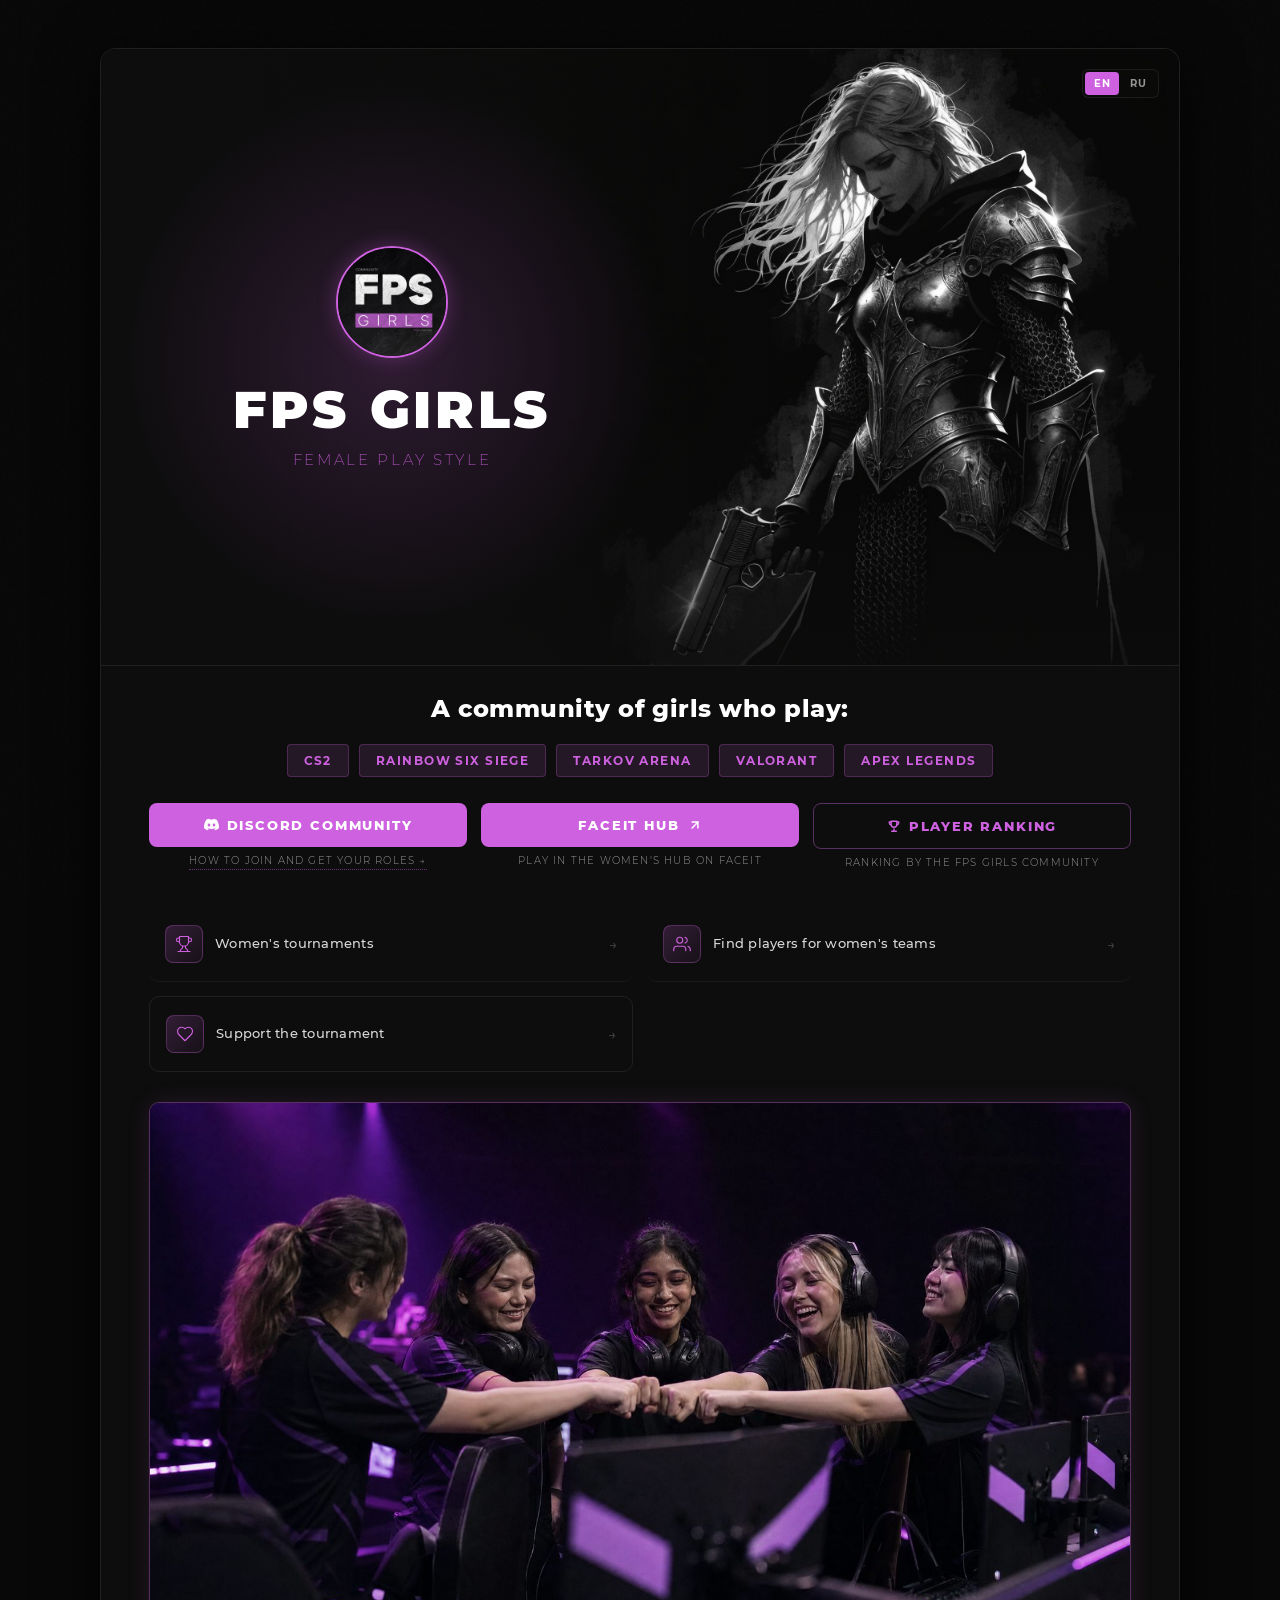
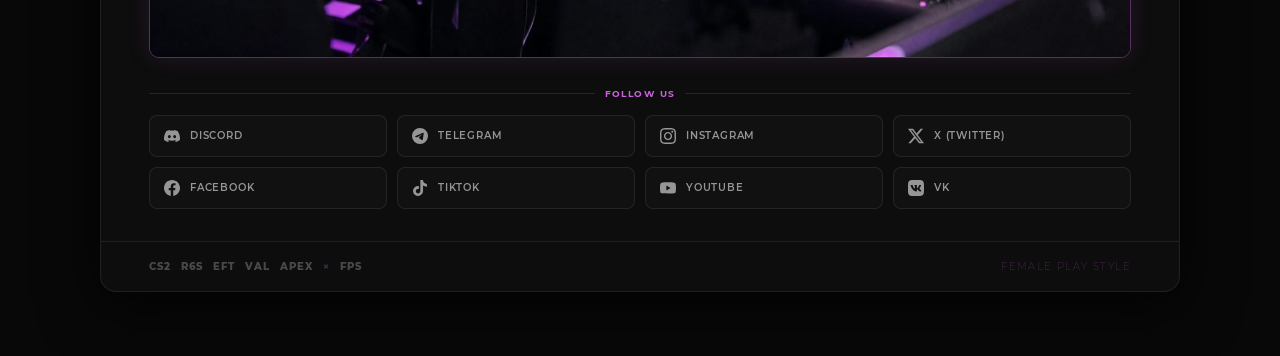
==== index.html @ 2eb28543 "Merge main: рейтинг «по версии сообщества FPS Girls» и в блоке «Что ты получишь» Подтянуты свежие wo" ====
<!DOCTYPE html>
<html lang="en">
<head>
<meta charset="UTF-8">
<meta name="viewport" content="width=device-width, initial-scale=1.0">
<title>Women's Esports — FPS Girls | Female Esports</title>
<link rel="icon" href="favicon.ico" sizes="any">
<link rel="icon" type="image/png" sizes="32x32" href="assets/favicon-32.png">
<link rel="apple-touch-icon" href="assets/apple-touch-icon.png">
<meta name="theme-color" content="#0D0D0D">
<meta name="description" content="Women's tournaments, player search for female teams, Faceit hub for girls. A community of girls playing CS2, Rainbow Six Siege, Tarkov Arena, Valorant, Apex Legends.">

<style>
@font-face { font-family: 'Montserrat'; src: url('fonts/Montserrat-Black.ttf') format('truetype');      font-weight: 900; font-display: swap; }
@font-face { font-family: 'Montserrat'; src: url('fonts/Montserrat-ExtraBold.ttf') format('truetype');  font-weight: 800; font-display: swap; }
@font-face { font-family: 'Montserrat'; src: url('fonts/Montserrat-Bold.ttf') format('truetype');       font-weight: 700; font-display: swap; }
@font-face { font-family: 'Montserrat'; src: url('fonts/Montserrat-SemiBold.ttf') format('truetype');   font-weight: 600; font-display: swap; }
@font-face { font-family: 'Montserrat'; src: url('fonts/Montserrat-Medium.ttf') format('truetype');     font-weight: 500; font-display: swap; }
@font-face { font-family: 'Montserrat'; src: url('fonts/Montserrat-Regular.ttf') format('truetype');    font-weight: 400; font-display: swap; }
@font-face { font-family: 'Montserrat'; src: url('fonts/Montserrat-Light.ttf') format('truetype');      font-weight: 300; font-display: swap; }
@font-face { font-family: 'Montserrat'; src: url('fonts/Montserrat-ExtraLight.ttf') format('truetype'); font-weight: 200; font-display: swap; }

:root {
  --accent:        #CE61DF;
  --accent-glow:   rgba(206,97,223,0.30);
  --accent-subtle: rgba(206,97,223,0.12);
  --bg:            #0D0D0D;
  --surface:       #111111;
  --border:        rgba(255,255,255,0.08);
  --border-accent: rgba(206,97,223,0.40);
  --white:         #FFFFFF;
  --gray1:         #969696;
}

*, *::before, *::after { margin: 0; padding: 0; box-sizing: border-box; }

body {
  background: #080808;
  min-height: 100vh;
  display: flex;
  align-items: flex-start;
  justify-content: center;
  font-family: 'Montserrat', sans-serif;
  padding: 32px 16px 48px;
}

/* Grain overlay */
body::before {
  content: '';
  position: fixed;
  inset: 0;
  background-image: url("data:image/svg+xml,%3Csvg viewBox='0 0 256 256' xmlns='http://www.w3.org/2000/svg'%3E%3Cfilter id='n'%3E%3CfeTurbulence type='fractalNoise' baseFrequency='0.9' numOctaves='4' stitchTiles='stitch'/%3E%3C/filter%3E%3Crect width='100%25' height='100%25' filter='url(%23n)' opacity='0.04'/%3E%3C/svg%3E");
  pointer-events: none;
  z-index: 0;
  opacity: 0.35;
}

.page {
  width: 100%;
  max-width: 440px;
  position: relative;
  z-index: 1;
  background: var(--bg);
  border: 1px solid var(--border);
  border-radius: 16px;
  overflow: hidden;
  box-shadow: 0 12px 60px rgba(0,0,0,0.8);
}

/* ── Header ── */
/* Шапка и key art — один блок: картинка задаёт высоту, логотип с надписями
   лежит поверх её чёрного левого поля. */
.header {
  position: relative;
  overflow: hidden;
  background: var(--bg);
  border-bottom: 1px solid var(--border);
}
.header-art { display: block; width: 100%; height: auto; }
/* Затемнение слева — чтобы текст держался на любом кадре, а не только на этом */
.header::after {
  content: '';
  position: absolute;
  inset: 0;
  background:
    linear-gradient(90deg, rgba(13,13,13,0.94) 0%, rgba(13,13,13,0.72) 38%, rgba(13,13,13,0.12) 58%, transparent 70%),
    linear-gradient(180deg, transparent 72%, rgba(13,13,13,0.65) 100%);
  pointer-events: none;
}
.header-id {
  position: absolute;
  left: 0; top: 0; bottom: 0;
  width: 54%;
  z-index: 1;
  display: flex;
  flex-direction: column;
  align-items: center;
  justify-content: center;
  padding: 0 12px;
  text-align: center;
}
/* Фирменное свечение под логотипом — осталось от прежней шапки */
.header-id::before {
  content: '';
  position: absolute;
  top: 50%; left: 50%;
  transform: translate(-50%, -50%);
  width: 260px; height: 260px;
  border-radius: 50%;
  background: radial-gradient(circle, rgba(206,97,223,0.18) 0%, transparent 70%);
  pointer-events: none;
}

.avatar {
  width: 54px; height: 54px;
  border-radius: 50%;
  object-fit: cover;
  border: 2px solid var(--accent);
  box-shadow: 0 0 20px var(--accent-glow);
  position: relative;
  z-index: 1;
}

/* nowrap: в узкой колонке шапки «FPS GIRLS» иначе ломается на две строки */
.wordmark {
  font-weight: 900;
  font-size: 19px;
  letter-spacing: 0.07em;
  text-transform: uppercase;
  white-space: nowrap;
  color: var(--white);
  margin-top: 10px;
  line-height: 1;
  position: relative;
  z-index: 1;
}
.tagline {
  font-weight: 200;
  font-size: 8px;
  letter-spacing: 0.18em;
  text-transform: uppercase;
  white-space: nowrap;
  color: var(--accent);
  margin-top: 6px;
  position: relative;
  z-index: 1;
}

/* ── Lang switch ── */
/* Переключатель лежит поверх key art, поэтому на узком экране он мелкий —
   иначе перекрывает фигуру. Размер побольше возвращается с 900px. */
.lang-switch {
  position: absolute;
  top: 10px; right: 10px;
  display: flex;
  gap: 2px;
  background: rgba(13,13,13,0.55);
  backdrop-filter: blur(4px);
  border: 1px solid var(--border);
  border-radius: 5px;
  padding: 2px;
  z-index: 2;
}
.lang-btn {
  font-family: inherit;
  font-weight: 700;
  font-size: 8px;
  letter-spacing: 0.06em;
  color: var(--gray1);
  background: transparent;
  border: none;
  border-radius: 3px;
  padding: 3px 6px;
  cursor: pointer;
  transition: color 150ms ease-out, background 150ms ease-out;
}
.lang-btn:hover { color: var(--white); }
.lang-btn.active { background: var(--accent); color: #fff; }

/* ── Hero ── */
.hero { padding: 16px 24px 0; text-align: center; }

.hero h1 {
  font-weight: 800;
  font-size: 16px;
  line-height: 1.4;
  letter-spacing: 0.02em;
  color: var(--white);
}

.games {
  display: flex;
  flex-wrap: wrap;
  justify-content: center;
  gap: 8px;
  margin-top: 14px;
}
.game-badge {
  font-weight: 700;
  font-size: 10px;
  letter-spacing: 0.12em;
  text-transform: uppercase;
  color: var(--accent);
  background: var(--accent-subtle);
  border: 1px solid rgba(206,97,223,0.25);
  padding: 6px 12px;
  border-radius: 4px;
}

/* ── Features ── */
.features {
  display: flex;
  flex-direction: column;
  gap: 0;
  padding: 18px 24px 0;
}
.feature {
  display: flex;
  align-items: center;
  gap: 12px;
  padding: 12px 0;
  border-bottom: 1px solid rgba(255,255,255,0.05);
}
.feature:last-child { border-bottom: none; }
.feature-icon {
  width: 38px; height: 38px;
  border-radius: 8px;
  flex-shrink: 0;
  background: linear-gradient(135deg, rgba(206,97,223,0.2) 0%, rgba(206,97,223,0.05) 100%);
  border: 1px solid rgba(206,97,223,0.3);
  display: flex;
  align-items: center;
  justify-content: center;
  color: var(--accent);
}
.feature-text {
  font-weight: 500;
  font-size: 12px;
  letter-spacing: 0.02em;
  color: #D9D9D9;
  line-height: 1.5;
  text-align: left;
  flex: 1;
}
/* Карточки — рабочие кнопки, поэтому выглядят нажимаемыми */
a.feature, button.feature {
  font-family: inherit;
  width: 100%;
  background: transparent;
  border: none;
  border-bottom: 1px solid rgba(255,255,255,0.05);
  cursor: pointer;
  text-decoration: none;
  transition: background 150ms ease-out;
}
a.feature:hover, button.feature:hover { background: rgba(206,97,223,0.06); }
a.feature:hover .feature-go, button.feature:hover .feature-go { color: var(--accent); transform: translateX(2px); }
.feature-go {
  color: rgba(255,255,255,0.25);
  font-size: 14px;
  flex-shrink: 0;
  transition: color 150ms ease-out, transform 150ms ease-out;
}

/* ── Меню выбора игры ── */
.sheet { position: fixed; inset: 0; z-index: 50; display: flex; align-items: flex-end; justify-content: center; }
.sheet[hidden] { display: none; }
.sheet-backdrop { position: absolute; inset: 0; background: rgba(0,0,0,0.72); }
.sheet-body {
  position: relative;
  width: 100%;
  max-width: 440px;
  background: var(--bg);
  border: 1px solid var(--border-accent);
  border-radius: 16px 16px 0 0;
  padding: 22px 20px 26px;
  box-shadow: 0 -8px 40px rgba(0,0,0,0.7);
  animation: sheet-up 180ms ease-out;
}
@keyframes sheet-up { from { transform: translateY(14px); opacity: 0; } to { transform: none; opacity: 1; } }
.sheet-close {
  position: absolute; top: 10px; right: 12px;
  background: transparent; border: none; cursor: pointer;
  color: var(--gray1); font-size: 22px; line-height: 1; padding: 4px 8px;
}
.sheet-close:hover { color: var(--white); }
.sheet-title {
  font-weight: 800; font-size: 14px; letter-spacing: 0.02em;
  color: var(--white); text-align: center;
}
.sheet-note {
  font-weight: 400; font-size: 11px; line-height: 1.55;
  color: var(--gray1); text-align: center; margin-top: 8px;
}
.sheet-games { display: flex; flex-direction: column; gap: 8px; margin-top: 16px; }
.sheet-game {
  display: flex; align-items: center; justify-content: center;
  background: var(--surface);
  border: 1px solid var(--border-accent);
  border-radius: 8px;
  padding: 13px 16px;
  color: var(--accent);
  text-decoration: none;
  font-weight: 700; font-size: 11px; letter-spacing: 0.1em; text-transform: uppercase;
  transition: background 150ms ease-out, box-shadow 150ms ease-out;
}
.sheet-game:hover { background: var(--accent-subtle); box-shadow: 0 0 16px rgba(206,97,223,0.12); }
@media (min-width: 900px) {
  .sheet { align-items: center; }
  .sheet-body { border-radius: 16px; max-width: 420px; }
}

/* ── Hub photo ── */
.hub-photo { padding: 20px 24px 0; }
.hub-photo img {
  display: block;
  width: 100%;
  border-radius: 10px;
  border: 1px solid var(--border-accent);
  box-shadow: 0 0 24px rgba(206,97,223,0.12);
}

/* ── Faceit CTA ── */
.cta-wrap { padding: 16px 24px 4px; }
.cta {
  display: flex;
  align-items: center;
  justify-content: center;
  gap: 8px;
  width: 100%;
  background: var(--accent);
  color: #fff;
  text-decoration: none;
  font-weight: 800;
  font-size: 12px;
  letter-spacing: 0.14em;
  text-transform: uppercase;
  padding: 14px 20px;
  border-radius: 8px;
  transition: box-shadow 150ms ease-out, transform 150ms ease-out;
}
.cta:hover {
  box-shadow: 0 0 24px var(--accent-glow);
  transform: translateY(-1px);
}
.cta:active { transform: translateY(0); }
.cta svg { flex-shrink: 0; }

/* Кнопка с подписью — единый блок: так их можно ставить и столбиком, и в ряд */
.cta-item + .cta-item { margin-top: 12px; }
.cta.discord { margin-top: 0; }

.cta.secondary {
  background: transparent;
  color: var(--accent);
  border: 1px solid var(--border-accent);
  margin-top: 0;
}
.cta.secondary:hover {
  background: var(--accent-subtle);
  box-shadow: 0 0 20px rgba(206,97,223,0.12);
}

.cta-sub {
  font-weight: 300;
  font-size: 9px;
  letter-spacing: 0.12em;
  text-transform: uppercase;
  color: var(--gray1);
  text-align: center;
  margin-top: 7px;
}
.cta-sub .sub-link {
  color: var(--gray1);
  text-decoration: none;
  border-bottom: 1px dotted rgba(206,97,223,0.45);
  padding-bottom: 2px;
  transition: color 150ms ease-out, border-color 150ms ease-out;
}
.cta-sub .sub-link:hover { color: var(--accent); border-color: var(--accent); }

/* ── Divider ── */
.section-label {
  display: flex;
  align-items: center;
  gap: 10px;
  padding: 20px 24px 12px;
}
.section-label .line { flex: 1; height: 1px; background: rgba(206,97,223,0.2); }
.section-label span {
  font-weight: 700;
  font-size: 9px;
  letter-spacing: 0.16em;
  text-transform: uppercase;
  color: var(--accent);
}

/* ── Socials ── */
.socials {
  display: grid;
  grid-template-columns: 1fr 1fr;
  gap: 8px;
  padding: 0 24px;
}
.social {
  display: flex;
  align-items: center;
  gap: 10px;
  background: var(--surface);
  border: 1px solid var(--border);
  border-radius: 8px;
  padding: 12px 14px;
  text-decoration: none;
  transition: border-color 150ms ease-out, box-shadow 150ms ease-out;
}
.social:hover {
  border-color: var(--border-accent);
  box-shadow: 0 0 16px rgba(206,97,223,0.15);
}
.social svg {
  width: 16px; height: 16px;
  fill: var(--gray1);
  flex-shrink: 0;
  transition: fill 150ms ease-out;
}
.social:hover svg { fill: var(--accent); }
.social span {
  font-weight: 600;
  font-size: 10px;
  letter-spacing: 0.08em;
  text-transform: uppercase;
  color: var(--gray1);
  transition: color 150ms ease-out;
}
.social:hover span { color: var(--white); }

/* ── Footer ── */
.footer {
  border-top: 1px solid var(--border);
  padding: 14px 20px;
  display: flex;
  align-items: center;
  justify-content: space-between;
  margin-top: 24px;
}
.footer-games { display: flex; gap: 10px; align-items: center; }
.footer-games span {
  font-weight: 800;
  font-size: 9px;
  letter-spacing: 0.1em;
  color: rgba(255,255,255,0.25);
}
.footer-games .x { color: rgba(206,97,223,0.3); }
.footer-brand {
  font-weight: 200;
  font-size: 9px;
  letter-spacing: 0.14em;
  text-transform: uppercase;
  color: rgba(206,97,223,0.4);
}

.visitors {
  padding: 4px 24px 14px;
  text-align: center;
  font-weight: 500;
  font-size: 10px;
  letter-spacing: 0.06em;
  color: rgba(150,150,150,0.85);
}

@media (max-width: 380px) {
  .socials { grid-template-columns: 1fr; }
}

/* ── Desktop layout ── */
@media (min-width: 900px) {
  body { padding: 48px 24px 64px; }
  .page { max-width: 1080px; }
  .header-id::before { width: 560px; height: 560px; }
  .lang-switch { top: 20px; right: 20px; border-radius: 6px; }
  .lang-btn { font-size: 10px; letter-spacing: 0.08em; padding: 5px 9px; border-radius: 4px; }
  .avatar { width: 112px; height: 112px; }
  .wordmark { font-size: 52px; margin-top: 26px; }
  .tagline { font-size: 15px; margin-top: 14px; }
  .hero { padding: 26px 48px 0; }
  .hero h1 { font-size: 24px; }
  .games { gap: 10px; margin-top: 18px; }
  .game-badge { font-size: 12px; padding: 8px 16px; }
  .features {
    display: grid;
    grid-template-columns: repeat(2, 1fr);
    gap: 14px;
    padding: 30px 48px 0;
  }
  .feature {
    background: var(--surface);
    border: 1px solid var(--border);
    border-radius: 10px;
    padding: 18px 16px;
  }
  .feature:last-child { border: 1px solid var(--border); }
  .feature-text { font-size: 13px; }
  .hub-photo { padding: 30px 48px 0; }
  /* На широком экране кнопки идут в ряд — так весь главный блок помещается
     в первый экран и до него не нужно прокручивать страницу. */
  .cta-wrap {
    padding: 26px 48px 8px;
    display: grid;
    grid-template-columns: repeat(3, 1fr);
    gap: 14px;
    align-items: start;
  }
  .cta-item + .cta-item { margin-top: 0; }
  .cta { font-size: 13px; }
  .cta-sub { font-size: 10px; }
  .section-label { padding: 30px 48px 16px; }
  .socials { grid-template-columns: repeat(4, 1fr); gap: 10px; padding: 0 48px; }
  .footer { padding: 18px 48px; margin-top: 32px; }
  .footer-games span { font-size: 10px; }
  .footer-brand { font-size: 10px; }
}
</style>
</head>

<body>
<div class="page">

  <!-- Header -->
  <header class="header">
    <div class="lang-switch">
      <button class="lang-btn active" type="button" data-lang="en">EN</button>
      <button class="lang-btn" type="button" data-lang="ru">RU</button>
    </div>
    <img class="header-art" src="assets/keyart-clean.jpg" data-i18n-alt="altBanner" alt="Woman in engraved gothic armour, lit from behind against black">
    <div class="header-id">
      <img class="avatar" src="assets/logo.jpg" alt="FPS Girls">
      <div class="wordmark">FPS Girls</div>
      <div class="tagline">Female Play Style</div>
    </div>
  </header>

  <!-- Hero -->
  <section class="hero">
    <h1 data-i18n="h1">A community of girls who play:</h1>
    <div class="games">
      <span class="game-badge">CS2</span>
      <span class="game-badge">Rainbow Six Siege</span>
      <span class="game-badge">Tarkov Arena</span>
      <span class="game-badge">Valorant</span>
      <span class="game-badge">Apex Legends</span>
    </div>
  </section>
  <!-- CTA: Discord первым, через него идёт регистрация в рейтинг -->
  <div class="cta-wrap">
    <div class="cta-item">
    <!-- Постоянный инвайт в Discord. Встречается ещё в join.html и leaderboard.html. -->
    <a class="cta discord" href="https://discord.gg/jMmutFF" target="_blank" rel="noopener">
      <svg width="15" height="15" viewBox="0 0 24 24" fill="currentColor"><path d="M20.317 4.3698a19.7913 19.7913 0 0 0-4.8851-1.5152.0741.0741 0 0 0-.0785.0371c-.211.3753-.4447.8648-.6083 1.2495-1.8447-.2762-3.68-.2762-5.4868 0-.1636-.3933-.4058-.8742-.6177-1.2495a.077.077 0 0 0-.0785-.037 19.7363 19.7363 0 0 0-4.8852 1.515.0699.0699 0 0 0-.0321.0277C.5334 9.0458-.319 13.5799.0992 18.0578a.0824.0824 0 0 0 .0312.0561c2.0528 1.5076 4.0413 2.4228 5.9929 3.0294a.0777.0777 0 0 0 .0842-.0276c.4616-.6304.8731-1.2952 1.226-1.9942a.076.076 0 0 0-.0416-.1057c-.6528-.2476-1.2743-.5495-1.8722-.8923a.077.077 0 0 1-.0076-.1277c.1258-.0943.2517-.1923.3718-.2914a.0743.0743 0 0 1 .0776-.0105c3.9278 1.7933 8.18 1.7933 12.0614 0a.0739.0739 0 0 1 .0785.0095c.1202.099.246.1981.3728.2924a.077.077 0 0 1-.0066.1276 12.2986 12.2986 0 0 1-1.873.8914.0766.0766 0 0 0-.0407.1067c.3604.698.7719 1.3628 1.225 1.9932a.076.076 0 0 0 .0842.0286c1.961-.6067 3.9495-1.5219 6.0023-3.0294a.077.077 0 0 0 .0313-.0552c.5004-5.177-.8382-9.6739-3.5485-13.6604a.061.061 0 0 0-.0312-.0286zM8.02 15.3312c-1.1825 0-2.1569-1.0857-2.1569-2.419 0-1.3332.9555-2.4189 2.157-2.4189 1.2108 0 2.1757 1.0952 2.1568 2.419 0 1.3332-.9555 2.4189-2.1569 2.4189zm7.9748 0c-1.1825 0-2.1569-1.0857-2.1569-2.419 0-1.3332.9554-2.4189 2.1569-2.4189 1.2108 0 2.1757 1.0952 2.1568 2.419 0 1.3332-.946 2.4189-2.1568 2.4189Z"/></svg>
      <span data-i18n="ctaDiscord">Discord community</span>
    </a>
    <div class="cta-sub"><a class="sub-link" href="join.html" data-i18n="ctaDiscordSub">How to join and get your roles →</a></div>
    </div>
    <div class="cta-item">
    <a class="cta" href="https://www.faceit.com/en/club/cd91474f-b1d0-412e-b210-6332dd7833fa" target="_blank" rel="noopener">
      <span data-i18n="cta">Faceit Hub</span>
      <svg width="14" height="14" viewBox="0 0 24 24" fill="none" stroke="currentColor" stroke-width="2.5" stroke-linecap="round" stroke-linejoin="round">
        <path d="M7 17L17 7"/><path d="M7 7h10v10"/>
      </svg>
    </a>
    <div class="cta-sub" data-i18n="ctaSub">Play in the women's hub on Faceit</div>
    </div>
    <div class="cta-item">
    <a class="cta secondary" href="leaderboard.html">
      <svg width="14" height="14" viewBox="0 0 24 24" fill="none" stroke="currentColor" stroke-width="2.5" stroke-linecap="round" stroke-linejoin="round">
        <path d="M8 21h8"/><path d="M12 17v4"/><path d="M7 4h10v5a5 5 0 0 1-10 0V4Z"/>
        <path d="M17 5h3v2a3 3 0 0 1-3 3"/><path d="M7 5H4v2a3 3 0 0 0 3 3"/>
      </svg>
      <span data-i18n="rating">Player ranking</span>
    </a>
    <div class="cta-sub" data-i18n="ratingSub">Ranking by the FPS Girls community</div>
    </div>
  </div>



  <!-- Features (ниже кнопок: до них не должно быть прокрутки) -->
  <section class="features" id="features-anchor">
    <a class="feature" href="tournaments.html">
      <div class="feature-icon">
        <svg width="18" height="18" viewBox="0 0 24 24" fill="none" stroke="currentColor" stroke-width="1.5" stroke-linecap="round" stroke-linejoin="round">
          <path d="M6 9H4.5a2.5 2.5 0 0 1 0-5H6"/><path d="M18 9h1.5a2.5 2.5 0 0 0 0-5H18"/>
          <path d="M4 22h16"/><path d="M10 14.66V17c0 .55-.47.98-.97 1.21C7.85 18.75 7 20.24 7 22"/>
          <path d="M14 14.66V17c0 .55.47.98.97 1.21C16.15 18.75 17 20.24 17 22"/>
          <path d="M18 2H6v7a6 6 0 0 0 12 0V2Z"/>
        </svg>
      </div>
      <div class="feature-text" data-i18n="feat1">Women's tournaments</div>
      <span class="feature-go">→</span>
    </a>
    <button class="feature" type="button" id="lfp-open">
      <div class="feature-icon">
        <svg width="18" height="18" viewBox="0 0 24 24" fill="none" stroke="currentColor" stroke-width="1.5" stroke-linecap="round" stroke-linejoin="round">
          <path d="M17 21v-2a4 4 0 0 0-4-4H5a4 4 0 0 0-4 4v2"/><circle cx="9" cy="7" r="4"/>
          <path d="M23 21v-2a4 4 0 0 0-3-3.87"/><path d="M16 3.13a4 4 0 0 1 0 7.75"/>
        </svg>
      </div>
      <div class="feature-text" data-i18n="feat2">Find players for women's teams</div>
      <span class="feature-go">→</span>
    </button>
    <a class="feature" href="support.html">
      <div class="feature-icon">
        <svg width="18" height="18" viewBox="0 0 24 24" fill="none" stroke="currentColor" stroke-width="1.5" stroke-linecap="round" stroke-linejoin="round">
          <path d="M19 14c1.49-1.46 3-3.21 3-5.5A5.5 5.5 0 0 0 16.5 3c-1.76 0-3 .5-4.5 2-1.5-1.5-2.74-2-4.5-2A5.5 5.5 0 0 0 2 8.5c0 2.3 1.5 4.05 3 5.5l7 7Z"/>
        </svg>
      </div>
      <div class="feature-text" data-i18n="feat3">Support the tournament</div>
      <span class="feature-go">→</span>
    </a>
  </section>

  <!-- Меню игр: ссылки на чаты не даём здесь — их присылает бот в Discord
       после верификации, поэтому все кнопки ведут на страницу вступления. -->
  <div class="sheet" id="lfp-sheet" hidden>
    <div class="sheet-backdrop" data-close></div>
    <div class="sheet-body" role="dialog" aria-modal="true" aria-labelledby="sheet-title">
      <button class="sheet-close" type="button" data-close aria-label="Close">×</button>
      <div class="sheet-title" id="sheet-title" data-i18n="sheetTitle">Which game are you looking for?</div>
      <div class="sheet-note" data-i18n="sheetNote">Game chats are private: the bot sends you the link in Discord once your verification is approved.</div>
      <div class="sheet-games">
        <a class="sheet-game" href="join.html?game=cs2">CS2</a>
        <a class="sheet-game" href="join.html?game=r6">Rainbow Six Siege</a>
        <a class="sheet-game" href="join.html?game=tarkov">Tarkov Arena</a>
        <a class="sheet-game" href="join.html?game=valorant">Valorant</a>
        <a class="sheet-game" href="join.html?game=apex">Apex Legends</a>
      </div>
    </div>
  </div>

  <!-- Hub photo -->
  <div class="hub-photo">
    <img src="assets/hub-team.jpg" data-i18n-alt="altTeam" alt="Women's team celebrating a tournament win">
  </div>

  <!-- Socials -->
  <div class="section-label">
    <div class="line"></div><span data-i18n="socials">Follow us</span><div class="line"></div>
  </div>

  <nav class="socials">
    <a class="social" href="https://discord.gg/jMmutFF" target="_blank" rel="noopener">
      <svg viewBox="0 0 24 24"><path d="M20.317 4.3698a19.7913 19.7913 0 0 0-4.8851-1.5152.0741.0741 0 0 0-.0785.0371c-.211.3753-.4447.8648-.6083 1.2495-1.8447-.2762-3.68-.2762-5.4868 0-.1636-.3933-.4058-.8742-.6177-1.2495a.077.077 0 0 0-.0785-.037 19.7363 19.7363 0 0 0-4.8852 1.515.0699.0699 0 0 0-.0321.0277C.5334 9.0458-.319 13.5799.0992 18.0578a.0824.0824 0 0 0 .0312.0561c2.0528 1.5076 4.0413 2.4228 5.9929 3.0294a.0777.0777 0 0 0 .0842-.0276c.4616-.6304.8731-1.2952 1.226-1.9942a.076.076 0 0 0-.0416-.1057c-.6528-.2476-1.2743-.5495-1.8722-.8923a.077.077 0 0 1-.0076-.1277c.1258-.0943.2517-.1923.3718-.2914a.0743.0743 0 0 1 .0776-.0105c3.9278 1.7933 8.18 1.7933 12.0614 0a.0739.0739 0 0 1 .0785.0095c.1202.099.246.1981.3728.2924a.077.077 0 0 1-.0066.1276 12.2986 12.2986 0 0 1-1.873.8914.0766.0766 0 0 0-.0407.1067c.3604.698.7719 1.3628 1.225 1.9932a.076.076 0 0 0 .0842.0286c1.961-.6067 3.9495-1.5219 6.0023-3.0294a.077.077 0 0 0 .0313-.0552c.5004-5.177-.8382-9.6739-3.5485-13.6604a.061.061 0 0 0-.0312-.0286zM8.02 15.3312c-1.1825 0-2.1569-1.0857-2.1569-2.419 0-1.3332.9555-2.4189 2.157-2.4189 1.2108 0 2.1757 1.0952 2.1568 2.419 0 1.3332-.9555 2.4189-2.1569 2.4189zm7.9748 0c-1.1825 0-2.1569-1.0857-2.1569-2.419 0-1.3332.9554-2.4189 2.1569-2.4189 1.2108 0 2.1757 1.0952 2.1568 2.419 0 1.3332-.946 2.4189-2.1568 2.4189Z"/></svg>
      <span>Discord</span>
    </a>
    <a class="social" href="https://t.me/+PmW7UwHxRqs0YzAy" target="_blank" rel="noopener">
      <svg viewBox="0 0 24 24"><path d="M11.944 0A12 12 0 0 0 0 12a12 12 0 0 0 12 12 12 12 0 0 0 12-12A12 12 0 0 0 12 0a12 12 0 0 0-.056 0zm4.962 7.224c.1-.002.321.023.465.14a.506.506 0 0 1 .171.325c.016.093.036.306.02.472-.18 1.898-.962 6.502-1.36 8.627-.168.9-.499 1.201-.82 1.23-.696.065-1.225-.46-1.9-.902-1.056-.693-1.653-1.124-2.678-1.8-1.185-.78-.417-1.21.258-1.91.177-.184 3.247-2.977 3.307-3.23.007-.032.014-.15-.056-.212s-.174-.041-.249-.024c-.106.024-1.793 1.14-5.061 3.345-.48.33-.913.49-1.302.48-.428-.008-1.252-.241-1.865-.44-.752-.245-1.349-.374-1.297-.789.027-.216.325-.437.893-.663 3.498-1.524 5.83-2.529 6.998-3.014 3.332-1.386 4.025-1.627 4.476-1.635z"/></svg>
      <span>Telegram</span>
    </a>
    <a class="social" href="https://www.instagram.com/fps_girls_" target="_blank" rel="noopener">
      <svg viewBox="0 0 24 24"><path d="M12 0C8.74 0 8.333.015 7.053.072 5.775.132 4.905.333 4.14.63c-.789.306-1.459.717-2.126 1.384S.935 3.35.63 4.14C.333 4.905.131 5.775.072 7.053.012 8.333 0 8.74 0 12s.015 3.667.072 4.947c.06 1.277.261 2.148.558 2.913.306.788.717 1.459 1.384 2.126.667.666 1.336 1.079 2.126 1.384.766.296 1.636.499 2.913.558C8.333 23.988 8.74 24 12 24s3.667-.015 4.947-.072c1.277-.06 2.148-.262 2.913-.558.788-.306 1.459-.718 2.126-1.384.666-.667 1.079-1.335 1.384-2.126.296-.765.499-1.636.558-2.913.06-1.28.072-1.687.072-4.947s-.015-3.667-.072-4.947c-.06-1.277-.262-2.149-.558-2.913-.306-.789-.718-1.459-1.384-2.126C21.319 1.347 20.651.935 19.86.63c-.765-.297-1.636-.499-2.913-.558C15.667.012 15.26 0 12 0zm0 2.16c3.203 0 3.585.016 4.85.071 1.17.055 1.805.249 2.227.415.562.217.96.477 1.382.896.419.42.679.819.896 1.381.164.422.36 1.057.413 2.227.057 1.266.07 1.646.07 4.85s-.015 3.585-.074 4.85c-.061 1.17-.256 1.805-.421 2.227-.224.562-.479.96-.899 1.382-.419.419-.824.679-1.38.896-.42.164-1.065.36-2.235.413-1.274.057-1.649.07-4.859.07-3.211 0-3.586-.015-4.859-.074-1.171-.061-1.816-.256-2.236-.421-.569-.224-.96-.479-1.379-.899-.421-.419-.69-.824-.9-1.38-.165-.42-.359-1.065-.42-2.235-.045-1.26-.061-1.649-.061-4.844 0-3.196.016-3.586.061-4.861.061-1.17.255-1.814.42-2.234.21-.57.479-.96.9-1.381.419-.419.81-.689 1.379-.898.42-.166 1.051-.361 2.221-.421 1.275-.045 1.65-.06 4.859-.06zm0 3.678c-3.405 0-6.162 2.76-6.162 6.162 0 3.405 2.76 6.162 6.162 6.162 3.405 0 6.162-2.76 6.162-6.162 0-3.405-2.76-6.162-6.162-6.162zM12 16c-2.21 0-4-1.79-4-4s1.79-4 4-4 4 1.79 4 4-1.79 4-4 4zm7.846-10.405c0 .795-.646 1.44-1.44 1.44-.795 0-1.44-.646-1.44-1.44 0-.794.646-1.439 1.44-1.439.793-.001 1.44.645 1.44 1.439z"/></svg>
      <span>Instagram</span>
    </a>
    <a class="social" href="https://x.com/fps_girls_" target="_blank" rel="noopener">
      <svg viewBox="0 0 24 24"><path d="M18.901 1.153h3.68l-8.04 9.19L24 22.846h-7.406l-5.8-7.584-6.638 7.584H.474l8.6-9.83L0 1.154h7.594l5.243 6.932ZM17.61 20.644h2.039L6.486 3.24H4.298Z"/></svg>
      <span>X (Twitter)</span>
    </a>
    <a class="social" href="https://www.facebook.com/FPSxGirls" target="_blank" rel="noopener">
      <svg viewBox="0 0 24 24"><path d="M24 12.073c0-6.627-5.373-12-12-12s-12 5.373-12 12c0 5.99 4.388 10.954 10.125 11.854v-8.385H7.078v-3.47h3.047V9.43c0-3.007 1.792-4.669 4.533-4.669 1.312 0 2.686.235 2.686.235v2.953H15.83c-1.491 0-1.956.925-1.956 1.874v2.25h3.328l-.532 3.47h-2.796v8.385C19.612 23.027 24 18.062 24 12.073z"/></svg>
      <span>Facebook</span>
    </a>
    <a class="social" href="https://www.tiktok.com/@fps_girlz" target="_blank" rel="noopener">
      <svg viewBox="0 0 24 24"><path d="M12.525.02c1.31-.02 2.61-.01 3.91-.02.08 1.53.63 3.09 1.75 4.17 1.12 1.11 2.7 1.62 4.24 1.79v4.03c-1.44-.05-2.89-.35-4.2-.97-.57-.26-1.1-.59-1.62-.93-.01 2.92.01 5.84-.02 8.75-.08 1.4-.54 2.79-1.35 3.94-1.31 1.92-3.58 3.17-5.91 3.21-1.43.08-2.86-.31-4.08-1.03-2.02-1.19-3.44-3.37-3.65-5.71-.02-.5-.03-1-.01-1.49.18-1.9 1.12-3.72 2.58-4.96 1.66-1.44 3.98-2.13 6.15-1.72.02 1.48-.04 2.96-.04 4.44-.99-.32-2.15-.23-3.02.37-.63.41-1.11 1.04-1.36 1.75-.21.51-.15 1.07-.14 1.61.24 1.64 1.82 3.02 3.5 2.87 1.12-.01 2.19-.66 2.77-1.61.19-.33.4-.67.41-1.06.1-1.79.06-3.57.07-5.36.01-4.03-.01-8.05.02-12.07z"/></svg>
      <span>TikTok</span>
    </a>
    <a class="social" href="https://www.youtube.com/channel/UCc6ezXFutc3XZJVi0eg1qAg" target="_blank" rel="noopener">
      <svg viewBox="0 0 24 24"><path d="M23.498 6.186a3.016 3.016 0 0 0-2.122-2.136C19.505 3.545 12 3.545 12 3.545s-7.505 0-9.377.505A3.017 3.017 0 0 0 .502 6.186C0 8.07 0 12 0 12s0 3.93.502 5.814a3.016 3.016 0 0 0 2.122 2.136c1.871.505 9.376.505 9.376.505s7.505 0 9.377-.505a3.015 3.015 0 0 0 2.122-2.136C24 15.93 24 12 24 12s0-3.93-.502-5.814zM9.545 15.568V8.432L15.818 12l-6.273 3.568z"/></svg>
      <span>YouTube</span>
    </a>
    <a class="social" href="https://vk.com/fpsgirls" target="_blank" rel="noopener">
      <svg viewBox="0 0 24 24"><path d="M15.684 0H8.316C1.592 0 0 1.592 0 8.316v7.368C0 22.408 1.592 24 8.316 24h7.368C22.408 24 24 22.408 24 15.684V8.316C24 1.592 22.408 0 15.684 0zm3.692 17.123h-1.744c-.66 0-.862-.525-2.049-1.714-1.033-1.01-1.49-1.135-1.744-1.135-.356 0-.458.102-.458.593v1.575c0 .424-.135.678-1.253.678-1.846 0-3.896-1.118-5.335-3.202C4.624 10.857 4.03 8.57 4.03 8.096c0-.254.102-.491.593-.491h1.744c.44 0 .61.203.78.677.847 2.455 2.27 4.607 2.862 4.607.22 0 .322-.102.322-.66V9.721c-.068-1.186-.695-1.287-.695-1.71 0-.204.17-.407.44-.407h2.744c.373 0 .508.203.508.643v3.473c0 .372.17.508.271.508.22 0 .407-.136.813-.542 1.27-1.422 2.18-3.61 2.18-3.61.119-.254.322-.491.762-.491h1.744c.525 0 .644.271.525.643-.22 1.017-2.354 4.031-2.354 4.031-.186.305-.254.44 0 .78.186.254.796.779 1.203 1.253.745.847 1.32 1.558 1.473 2.049.17.49-.085.744-.576.744z"/></svg>
      <span>VK</span>
    </a>
  </nav>

  <!-- Footer -->
  <footer class="footer">
    <div class="footer-games">
      <span>CS2</span><span>R6S</span><span>EFT</span><span>VAL</span><span>APEX</span>
      <span class="x">×</span><span>FPS</span>
    </div>
    <div class="footer-brand">Female Play Style</div>
  </footer>

  <div class="visitors" id="visitor-counter" style="display:none"></div>

</div>

<script>
const I18N = {
  en: {
    title: "Women's Esports — FPS Girls | Female Esports",
    h1: 'A community of girls who play:',
    feat1: "Women's tournaments",
    feat2: "Find players for women's teams",
    feat3: 'Support the tournament',
    sheetTitle: 'Which game are you looking for?',
    sheetNote: 'Game chats are private: the bot sends you the link in Discord once your girl verification is approved.',
    cta: 'Faceit Hub',
    ctaSub: "Play in the women's hub on Faceit",
    ctaDiscord: 'Discord community',
    ctaDiscordSub: 'How to join and get your roles →',
    rating: 'Player ranking',
    ratingSub: "Ranking by the FPS Girls community",
    socials: 'Follow us',
    altBanner: 'Woman in engraved gothic armour, lit from behind against black',
    altTeam: "Women's team celebrating a tournament win"
  },
  ru: {
    title: 'Женский киберспорт — FPS Girls | Female esports',
    h1: 'Cообщество девушек, играющих:',
    feat1: 'Женские турниры',
    feat2: 'Поиск игроков в женские команды',
    feat3: 'Поддержать турнир',
    sheetTitle: 'По какой игре ищешь?',
    sheetNote: 'Чаты по играм закрытые: ссылку пришлёт бот в Discord после того, как подтвердят верификацию девушки.',
    cta: 'Faceit хаб',
    ctaSub: 'Играй в женском хабе на Faceit',
    ctaDiscord: 'Discord-сообщество',
    ctaDiscordSub: 'Как вступить и получить роли →',
    rating: 'Рейтинг игроков',
    ratingSub: 'Рейтинг по версии сообщества FPS Girls',
    socials: 'Мы в соцсетях',
    altBanner: 'Девушка в гравированных готических доспехах в контровом свете на чёрном',
    altTeam: 'Женская команда празднует победу на турнире'
  }
};

function setLang(lang) {
  const t = I18N[lang] || I18N.en;
  document.documentElement.lang = lang;
  document.title = t.title;
  document.querySelectorAll('[data-i18n]').forEach(el => { el.textContent = t[el.dataset.i18n]; });
  document.querySelectorAll('[data-i18n-alt]').forEach(el => { el.alt = t[el.dataset.i18nAlt]; });
  document.querySelectorAll('.lang-btn').forEach(b => b.classList.toggle('active', b.dataset.lang === lang));
  try { localStorage.setItem('fpsg-lang', lang); } catch (e) {}
}

document.querySelectorAll('.lang-btn').forEach(b => b.addEventListener('click', () => setLang(b.dataset.lang)));

// Меню выбора игры: закрывается кликом мимо, крестиком и Escape
(function () {
  const sheet = document.getElementById('lfp-sheet');
  const openBtn = document.getElementById('lfp-open');
  if (!sheet || !openBtn) return;
  const close = () => { sheet.hidden = true; };
  openBtn.addEventListener('click', () => { sheet.hidden = false; });
  sheet.querySelectorAll('[data-close]').forEach(el => el.addEventListener('click', close));
  document.addEventListener('keydown', e => { if (e.key === 'Escape' && !sheet.hidden) close(); });
})();

let savedLang = null;
try { savedLang = localStorage.getItem('fpsg-lang'); } catch (e) {}
// Язык по умолчанию: если человек ещё не выбирал, смотрим язык браузера.
// Русский для ru/be/kk/ky/uz/tg, для всех остальных английский.
function detectLang() {
  const ls = (navigator.languages && navigator.languages.length) ? navigator.languages : [navigator.language || ''];
  return ls.some(l => /^(ru|be|kk|ky|uz|tg)\b/i.test(l)) ? 'ru' : 'en';
}
const startLang = savedLang || detectLang();
if (startLang !== 'en') setLang(startLang);

// Счётчик посетителей (Cloudflare Worker на /api/counter). Визит — не чаще
// раза в день на браузер. Если воркер недоступен, блок просто не показываем.
(function () {
  const el = document.getElementById('visitor-counter');
  if (!el) return;
  const API = '/api/counter';
  const L = {
    ru: (t, f) => '👥 ' + t + ' всего · ' + f + ' часто заходят',
    en: (t, f) => '👥 ' + t + ' total · ' + f + ' regulars',
  };
  let counts = null;
  const fmt = (n) => Number(n).toLocaleString(document.documentElement.lang === 'ru' ? 'ru-RU' : 'en-US');
  const draw = () => {
    if (!counts) return;
    const l = document.documentElement.lang === 'ru' ? 'ru' : 'en';
    el.textContent = L[l](fmt(counts.total), fmt(counts.frequent));
    el.style.display = '';
  };
  let vid = null;
  try { vid = localStorage.getItem('fpsg_vid'); } catch (e) {}
  if (!vid) {
    vid = (window.crypto && crypto.randomUUID) ? crypto.randomUUID() : String(Date.now()) + Math.random().toString(16).slice(2);
    try { localStorage.setItem('fpsg_vid', vid); } catch (e) {}
  }
  const today = new Date().toISOString().slice(0, 10);
  let newDay = true;
  try { newDay = localStorage.getItem('fpsg_lastday') !== today; if (newDay) localStorage.setItem('fpsg_lastday', today); } catch (e) {}
  const url = newDay ? (API + '/hit?vid=' + encodeURIComponent(vid)) : API;
  fetch(url, { cache: 'no-store' })
    .then(r => (r.ok ? r.json() : null))
    .then(d => { if (d && typeof d.total === 'number') { counts = d; draw(); } })
    .catch(() => {});
  document.querySelectorAll('.lang-btn').forEach(b => b.addEventListener('click', () => setTimeout(draw, 0)));
})();
// Счётчик кликов по внешним кнопкам (Discord, FACEIT-хаб). Шлёт имя кнопки
// в воркер /api/counter/click, без личных данных. Сравниваем с числом
// использований инвайта в Discord и видим, сколько людей теряется по дороге.
// Хаб = только ссылка на клуб FACEIT: ссылки на профили игроков в рейтинге не считаем.
// Воркер недоступен — клики просто не считаются, кнопки работают как обычно.
(function () {
  const PAGE = 'home';
  document.addEventListener('click', e => {
    const a = e.target.closest && e.target.closest('a[href]');
    if (!a) return;
    const href = a.getAttribute('href') || '';
    const target = href.includes('discord.gg') ? 'discord' : /faceit\.com\/.*\/club\//.test(href) ? 'hub' : '';
    if (!target) return;
    const url = '/api/counter/click?b=' + PAGE + '_' + target;
    try { if (!(navigator.sendBeacon && navigator.sendBeacon(url))) fetch(url, { method: 'POST', keepalive: true }).catch(() => {}); } catch (err) {}
  });
})();
</script>
</body>
</html>
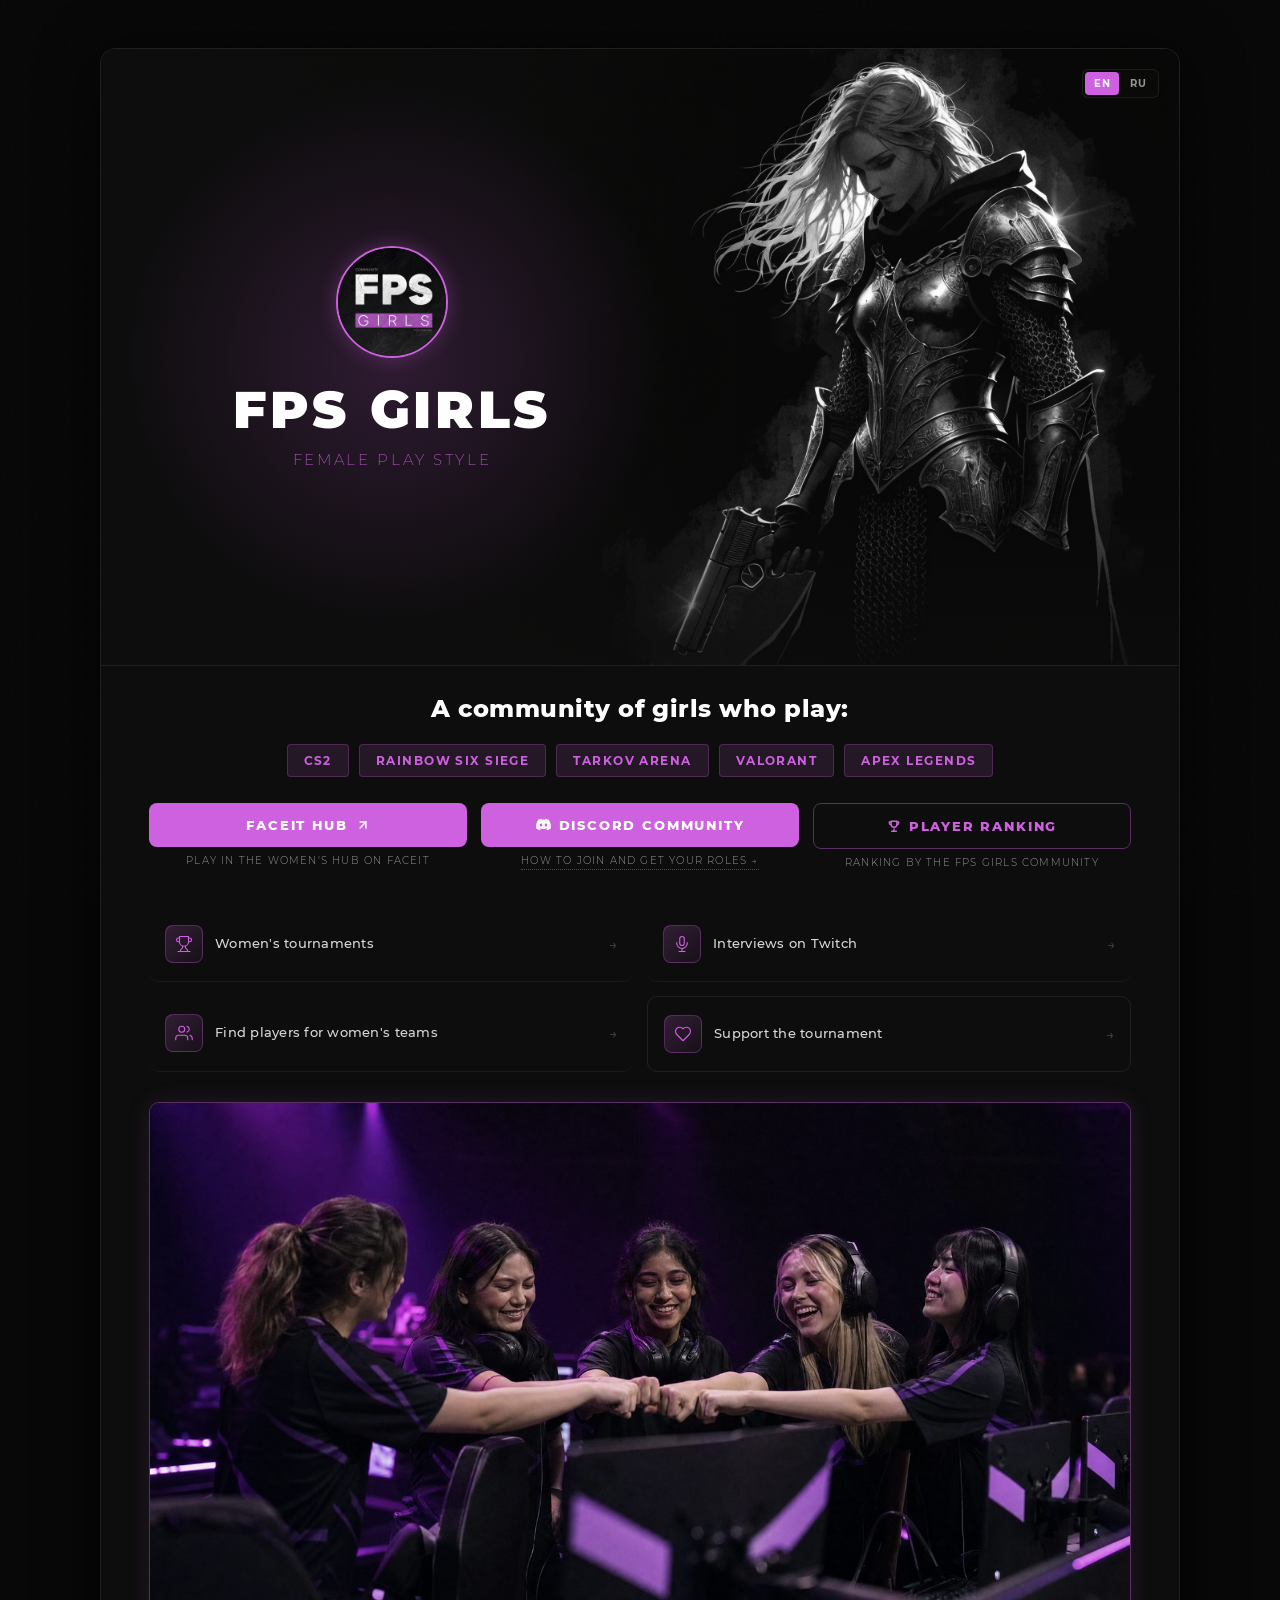
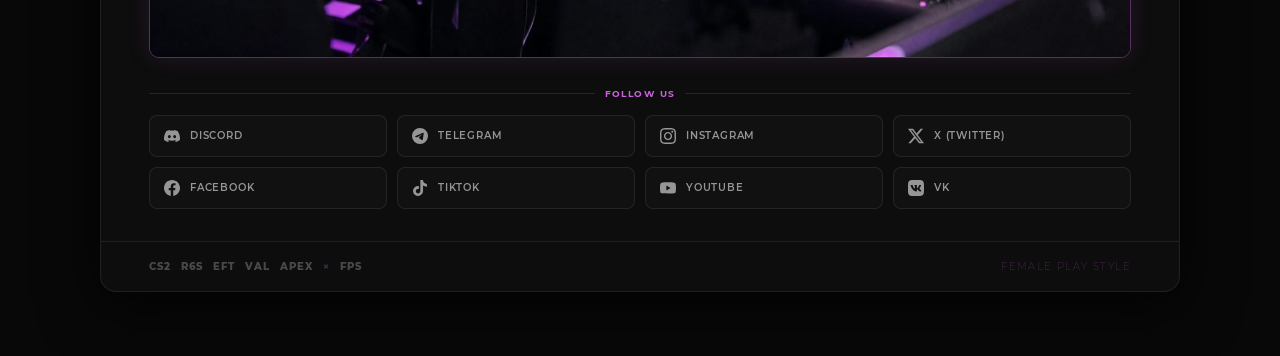
==== commit feda51a0: "feat: страница «Интервью на Twitch» — запись к Саше и «предложить гостя» Коллаб со стримершей Сашей " ====
--- a/index.html
+++ b/index.html
@@ -550,16 +550,8 @@
       <span class="game-badge">Apex Legends</span>
     </div>
   </section>
-  <!-- CTA: Discord первым, через него идёт регистрация в рейтинг -->
+  <!-- Faceit CTA -->
   <div class="cta-wrap">
-    <div class="cta-item">
-    <!-- Постоянный инвайт в Discord. Встречается ещё в join.html и leaderboard.html. -->
-    <a class="cta discord" href="https://discord.gg/jMmutFF" target="_blank" rel="noopener">
-      <svg width="15" height="15" viewBox="0 0 24 24" fill="currentColor"><path d="M20.317 4.3698a19.7913 19.7913 0 0 0-4.8851-1.5152.0741.0741 0 0 0-.0785.0371c-.211.3753-.4447.8648-.6083 1.2495-1.8447-.2762-3.68-.2762-5.4868 0-.1636-.3933-.4058-.8742-.6177-1.2495a.077.077 0 0 0-.0785-.037 19.7363 19.7363 0 0 0-4.8852 1.515.0699.0699 0 0 0-.0321.0277C.5334 9.0458-.319 13.5799.0992 18.0578a.0824.0824 0 0 0 .0312.0561c2.0528 1.5076 4.0413 2.4228 5.9929 3.0294a.0777.0777 0 0 0 .0842-.0276c.4616-.6304.8731-1.2952 1.226-1.9942a.076.076 0 0 0-.0416-.1057c-.6528-.2476-1.2743-.5495-1.8722-.8923a.077.077 0 0 1-.0076-.1277c.1258-.0943.2517-.1923.3718-.2914a.0743.0743 0 0 1 .0776-.0105c3.9278 1.7933 8.18 1.7933 12.0614 0a.0739.0739 0 0 1 .0785.0095c.1202.099.246.1981.3728.2924a.077.077 0 0 1-.0066.1276 12.2986 12.2986 0 0 1-1.873.8914.0766.0766 0 0 0-.0407.1067c.3604.698.7719 1.3628 1.225 1.9932a.076.076 0 0 0 .0842.0286c1.961-.6067 3.9495-1.5219 6.0023-3.0294a.077.077 0 0 0 .0313-.0552c.5004-5.177-.8382-9.6739-3.5485-13.6604a.061.061 0 0 0-.0312-.0286zM8.02 15.3312c-1.1825 0-2.1569-1.0857-2.1569-2.419 0-1.3332.9555-2.4189 2.157-2.4189 1.2108 0 2.1757 1.0952 2.1568 2.419 0 1.3332-.9555 2.4189-2.1569 2.4189zm7.9748 0c-1.1825 0-2.1569-1.0857-2.1569-2.419 0-1.3332.9554-2.4189 2.1569-2.4189 1.2108 0 2.1757 1.0952 2.1568 2.419 0 1.3332-.946 2.4189-2.1568 2.4189Z"/></svg>
-      <span data-i18n="ctaDiscord">Discord community</span>
-    </a>
-    <div class="cta-sub"><a class="sub-link" href="join.html" data-i18n="ctaDiscordSub">How to join and get your roles →</a></div>
-    </div>
     <div class="cta-item">
     <a class="cta" href="https://www.faceit.com/en/club/cd91474f-b1d0-412e-b210-6332dd7833fa" target="_blank" rel="noopener">
       <span data-i18n="cta">Faceit Hub</span>
@@ -568,6 +560,14 @@
       </svg>
     </a>
     <div class="cta-sub" data-i18n="ctaSub">Play in the women's hub on Faceit</div>
+    </div>
+    <div class="cta-item">
+    <!-- Постоянный инвайт в Discord. Встречается ещё в join.html и leaderboard.html. -->
+    <a class="cta discord" href="https://discord.gg/jMmutFF" target="_blank" rel="noopener">
+      <svg width="15" height="15" viewBox="0 0 24 24" fill="currentColor"><path d="M20.317 4.3698a19.7913 19.7913 0 0 0-4.8851-1.5152.0741.0741 0 0 0-.0785.0371c-.211.3753-.4447.8648-.6083 1.2495-1.8447-.2762-3.68-.2762-5.4868 0-.1636-.3933-.4058-.8742-.6177-1.2495a.077.077 0 0 0-.0785-.037 19.7363 19.7363 0 0 0-4.8852 1.515.0699.0699 0 0 0-.0321.0277C.5334 9.0458-.319 13.5799.0992 18.0578a.0824.0824 0 0 0 .0312.0561c2.0528 1.5076 4.0413 2.4228 5.9929 3.0294a.0777.0777 0 0 0 .0842-.0276c.4616-.6304.8731-1.2952 1.226-1.9942a.076.076 0 0 0-.0416-.1057c-.6528-.2476-1.2743-.5495-1.8722-.8923a.077.077 0 0 1-.0076-.1277c.1258-.0943.2517-.1923.3718-.2914a.0743.0743 0 0 1 .0776-.0105c3.9278 1.7933 8.18 1.7933 12.0614 0a.0739.0739 0 0 1 .0785.0095c.1202.099.246.1981.3728.2924a.077.077 0 0 1-.0066.1276 12.2986 12.2986 0 0 1-1.873.8914.0766.0766 0 0 0-.0407.1067c.3604.698.7719 1.3628 1.225 1.9932a.076.076 0 0 0 .0842.0286c1.961-.6067 3.9495-1.5219 6.0023-3.0294a.077.077 0 0 0 .0313-.0552c.5004-5.177-.8382-9.6739-3.5485-13.6604a.061.061 0 0 0-.0312-.0286zM8.02 15.3312c-1.1825 0-2.1569-1.0857-2.1569-2.419 0-1.3332.9555-2.4189 2.157-2.4189 1.2108 0 2.1757 1.0952 2.1568 2.419 0 1.3332-.9555 2.4189-2.1569 2.4189zm7.9748 0c-1.1825 0-2.1569-1.0857-2.1569-2.419 0-1.3332.9554-2.4189 2.1569-2.4189 1.2108 0 2.1757 1.0952 2.1568 2.419 0 1.3332-.946 2.4189-2.1568 2.4189Z"/></svg>
+      <span data-i18n="ctaDiscord">Discord community</span>
+    </a>
+    <div class="cta-sub"><a class="sub-link" href="join.html" data-i18n="ctaDiscordSub">How to join and get your roles →</a></div>
     </div>
     <div class="cta-item">
     <a class="cta secondary" href="leaderboard.html">
@@ -595,6 +595,15 @@
         </svg>
       </div>
       <div class="feature-text" data-i18n="feat1">Women's tournaments</div>
+      <span class="feature-go">→</span>
+    </a>
+    <a class="feature" href="interview.html">
+      <div class="feature-icon">
+        <svg width="18" height="18" viewBox="0 0 24 24" fill="none" stroke="currentColor" stroke-width="1.5" stroke-linecap="round" stroke-linejoin="round">
+          <rect x="9" y="2" width="6" height="12" rx="3"/><path d="M19 10v1a7 7 0 0 1-14 0v-1"/><path d="M12 18v4"/><path d="M8 22h8"/>
+        </svg>
+      </div>
+      <div class="feature-text" data-i18n="feat4">Interviews on Twitch</div>
       <span class="feature-go">→</span>
     </a>
     <button class="feature" type="button" id="lfp-open">
@@ -702,6 +711,7 @@
     feat1: "Women's tournaments",
     feat2: "Find players for women's teams",
     feat3: 'Support the tournament',
+    feat4: 'Interviews on Twitch',
     sheetTitle: 'Which game are you looking for?',
     sheetNote: 'Game chats are private: the bot sends you the link in Discord once your girl verification is approved.',
     cta: 'Faceit Hub',
@@ -720,6 +730,7 @@
     feat1: 'Женские турниры',
     feat2: 'Поиск игроков в женские команды',
     feat3: 'Поддержать турнир',
+    feat4: 'Интервью на Twitch',
     sheetTitle: 'По какой игре ищешь?',
     sheetNote: 'Чаты по играм закрытые: ссылку пришлёт бот в Discord после того, как подтвердят верификацию девушки.',
     cta: 'Faceit хаб',
@@ -759,14 +770,7 @@
 
 let savedLang = null;
 try { savedLang = localStorage.getItem('fpsg-lang'); } catch (e) {}
-// Язык по умолчанию: если человек ещё не выбирал, смотрим язык браузера.
-// Русский для ru/be/kk/ky/uz/tg, для всех остальных английский.
-function detectLang() {
-  const ls = (navigator.languages && navigator.languages.length) ? navigator.languages : [navigator.language || ''];
-  return ls.some(l => /^(ru|be|kk|ky|uz|tg)\b/i.test(l)) ? 'ru' : 'en';
-}
-const startLang = savedLang || detectLang();
-if (startLang !== 'en') setLang(startLang);
+if (savedLang && savedLang !== 'en') setLang(savedLang);
 
 // Счётчик посетителей (Cloudflare Worker на /api/counter). Визит — не чаще
 // раза в день на браузер. Если воркер недоступен, блок просто не показываем.
@@ -802,23 +806,6 @@
     .catch(() => {});
   document.querySelectorAll('.lang-btn').forEach(b => b.addEventListener('click', () => setTimeout(draw, 0)));
 })();
-// Счётчик кликов по внешним кнопкам (Discord, FACEIT-хаб). Шлёт имя кнопки
-// в воркер /api/counter/click, без личных данных. Сравниваем с числом
-// использований инвайта в Discord и видим, сколько людей теряется по дороге.
-// Хаб = только ссылка на клуб FACEIT: ссылки на профили игроков в рейтинге не считаем.
-// Воркер недоступен — клики просто не считаются, кнопки работают как обычно.
-(function () {
-  const PAGE = 'home';
-  document.addEventListener('click', e => {
-    const a = e.target.closest && e.target.closest('a[href]');
-    if (!a) return;
-    const href = a.getAttribute('href') || '';
-    const target = href.includes('discord.gg') ? 'discord' : /faceit\.com\/.*\/club\//.test(href) ? 'hub' : '';
-    if (!target) return;
-    const url = '/api/counter/click?b=' + PAGE + '_' + target;
-    try { if (!(navigator.sendBeacon && navigator.sendBeacon(url))) fetch(url, { method: 'POST', keepalive: true }).catch(() => {}); } catch (err) {}
-  });
-})();
 </script>
 </body>
 </html>
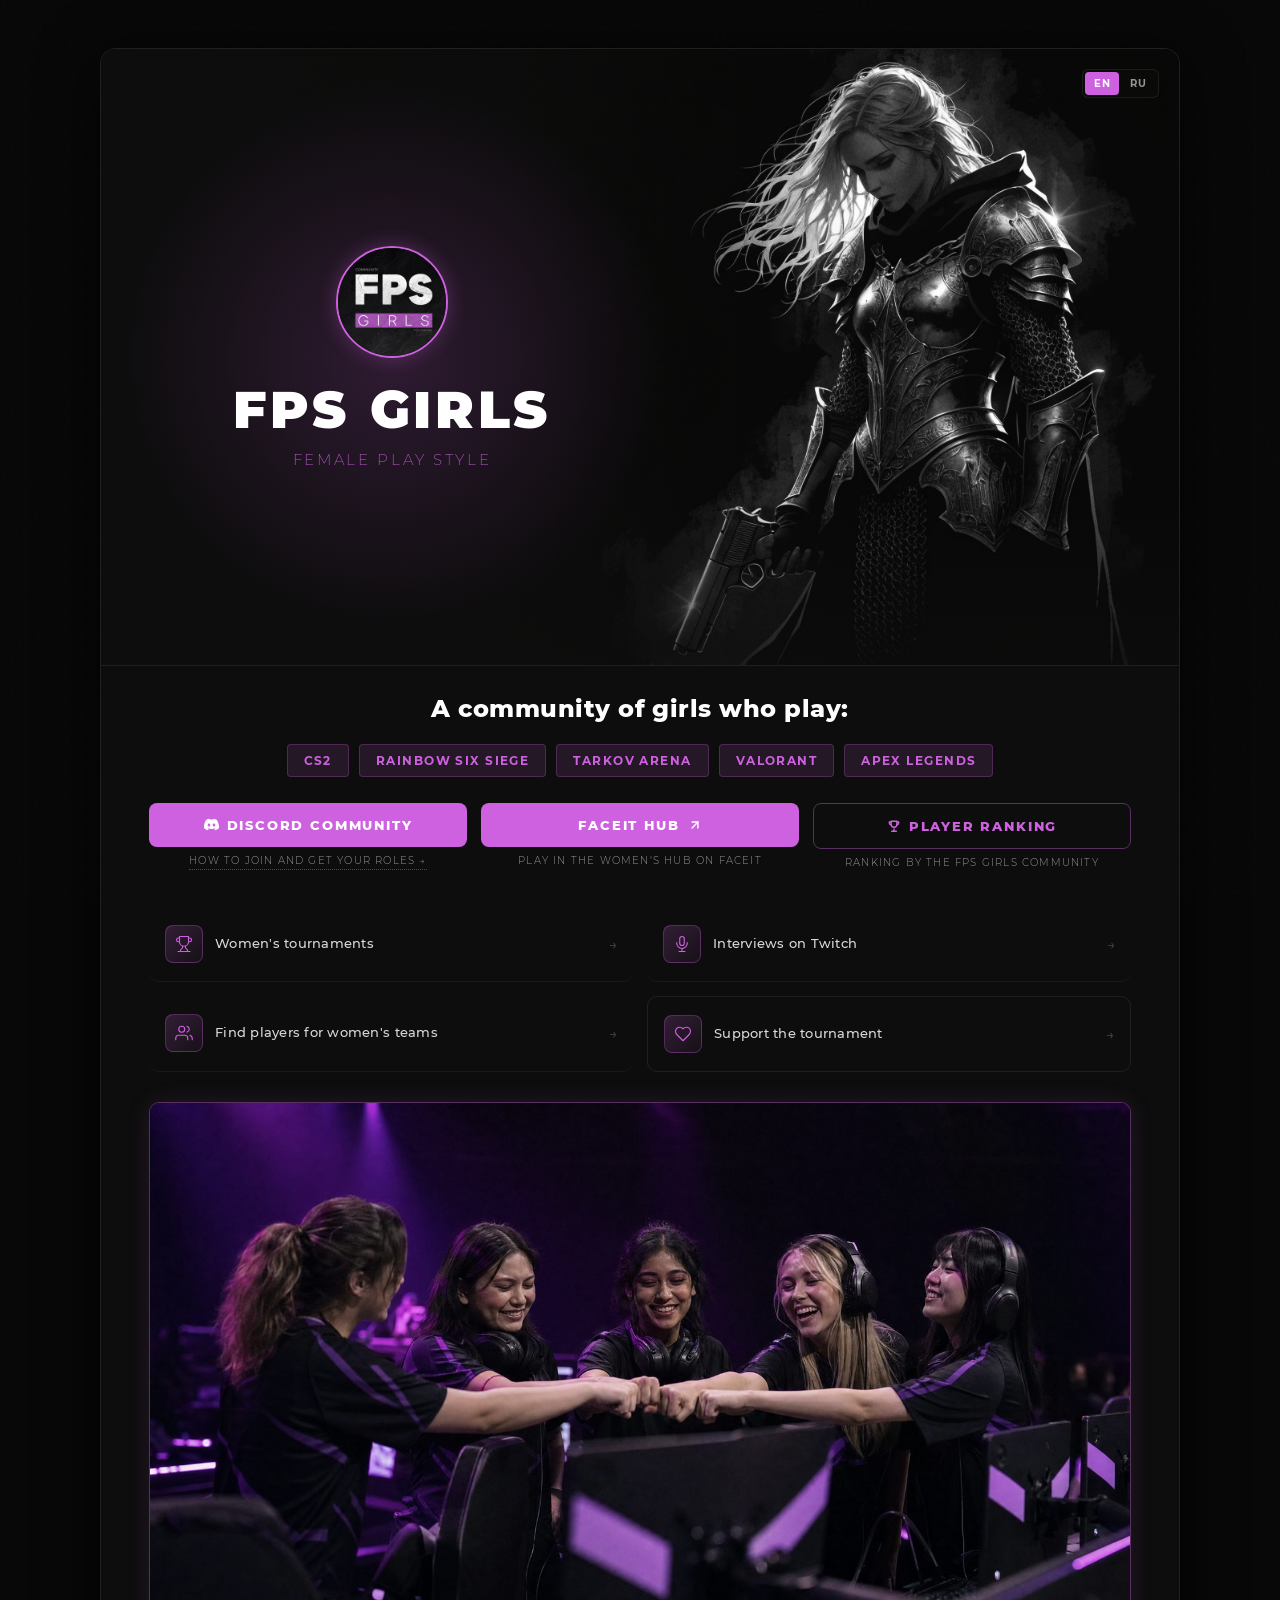
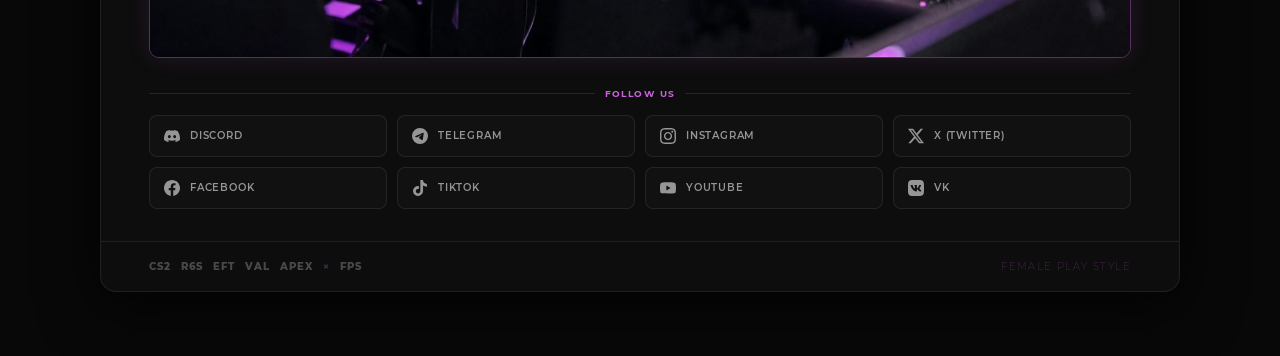
==== commit c428a3ce: "Merge remote-tracking branch 'origin/main' into feat/join-funnel" ====
--- a/index.html
+++ b/index.html
@@ -550,8 +550,16 @@
       <span class="game-badge">Apex Legends</span>
     </div>
   </section>
-  <!-- Faceit CTA -->
+  <!-- CTA: Discord первым, через него идёт регистрация в рейтинг -->
   <div class="cta-wrap">
+    <div class="cta-item">
+    <!-- Постоянный инвайт в Discord. Встречается ещё в join.html и leaderboard.html. -->
+    <a class="cta discord" href="https://discord.gg/jMmutFF" target="_blank" rel="noopener">
+      <svg width="15" height="15" viewBox="0 0 24 24" fill="currentColor"><path d="M20.317 4.3698a19.7913 19.7913 0 0 0-4.8851-1.5152.0741.0741 0 0 0-.0785.0371c-.211.3753-.4447.8648-.6083 1.2495-1.8447-.2762-3.68-.2762-5.4868 0-.1636-.3933-.4058-.8742-.6177-1.2495a.077.077 0 0 0-.0785-.037 19.7363 19.7363 0 0 0-4.8852 1.515.0699.0699 0 0 0-.0321.0277C.5334 9.0458-.319 13.5799.0992 18.0578a.0824.0824 0 0 0 .0312.0561c2.0528 1.5076 4.0413 2.4228 5.9929 3.0294a.0777.0777 0 0 0 .0842-.0276c.4616-.6304.8731-1.2952 1.226-1.9942a.076.076 0 0 0-.0416-.1057c-.6528-.2476-1.2743-.5495-1.8722-.8923a.077.077 0 0 1-.0076-.1277c.1258-.0943.2517-.1923.3718-.2914a.0743.0743 0 0 1 .0776-.0105c3.9278 1.7933 8.18 1.7933 12.0614 0a.0739.0739 0 0 1 .0785.0095c.1202.099.246.1981.3728.2924a.077.077 0 0 1-.0066.1276 12.2986 12.2986 0 0 1-1.873.8914.0766.0766 0 0 0-.0407.1067c.3604.698.7719 1.3628 1.225 1.9932a.076.076 0 0 0 .0842.0286c1.961-.6067 3.9495-1.5219 6.0023-3.0294a.077.077 0 0 0 .0313-.0552c.5004-5.177-.8382-9.6739-3.5485-13.6604a.061.061 0 0 0-.0312-.0286zM8.02 15.3312c-1.1825 0-2.1569-1.0857-2.1569-2.419 0-1.3332.9555-2.4189 2.157-2.4189 1.2108 0 2.1757 1.0952 2.1568 2.419 0 1.3332-.9555 2.4189-2.1569 2.4189zm7.9748 0c-1.1825 0-2.1569-1.0857-2.1569-2.419 0-1.3332.9554-2.4189 2.1569-2.4189 1.2108 0 2.1757 1.0952 2.1568 2.419 0 1.3332-.946 2.4189-2.1568 2.4189Z"/></svg>
+      <span data-i18n="ctaDiscord">Discord community</span>
+    </a>
+    <div class="cta-sub"><a class="sub-link" href="join.html" data-i18n="ctaDiscordSub">How to join and get your roles →</a></div>
+    </div>
     <div class="cta-item">
     <a class="cta" href="https://www.faceit.com/en/club/cd91474f-b1d0-412e-b210-6332dd7833fa" target="_blank" rel="noopener">
       <span data-i18n="cta">Faceit Hub</span>
@@ -560,14 +568,6 @@
       </svg>
     </a>
     <div class="cta-sub" data-i18n="ctaSub">Play in the women's hub on Faceit</div>
-    </div>
-    <div class="cta-item">
-    <!-- Постоянный инвайт в Discord. Встречается ещё в join.html и leaderboard.html. -->
-    <a class="cta discord" href="https://discord.gg/jMmutFF" target="_blank" rel="noopener">
-      <svg width="15" height="15" viewBox="0 0 24 24" fill="currentColor"><path d="M20.317 4.3698a19.7913 19.7913 0 0 0-4.8851-1.5152.0741.0741 0 0 0-.0785.0371c-.211.3753-.4447.8648-.6083 1.2495-1.8447-.2762-3.68-.2762-5.4868 0-.1636-.3933-.4058-.8742-.6177-1.2495a.077.077 0 0 0-.0785-.037 19.7363 19.7363 0 0 0-4.8852 1.515.0699.0699 0 0 0-.0321.0277C.5334 9.0458-.319 13.5799.0992 18.0578a.0824.0824 0 0 0 .0312.0561c2.0528 1.5076 4.0413 2.4228 5.9929 3.0294a.0777.0777 0 0 0 .0842-.0276c.4616-.6304.8731-1.2952 1.226-1.9942a.076.076 0 0 0-.0416-.1057c-.6528-.2476-1.2743-.5495-1.8722-.8923a.077.077 0 0 1-.0076-.1277c.1258-.0943.2517-.1923.3718-.2914a.0743.0743 0 0 1 .0776-.0105c3.9278 1.7933 8.18 1.7933 12.0614 0a.0739.0739 0 0 1 .0785.0095c.1202.099.246.1981.3728.2924a.077.077 0 0 1-.0066.1276 12.2986 12.2986 0 0 1-1.873.8914.0766.0766 0 0 0-.0407.1067c.3604.698.7719 1.3628 1.225 1.9932a.076.076 0 0 0 .0842.0286c1.961-.6067 3.9495-1.5219 6.0023-3.0294a.077.077 0 0 0 .0313-.0552c.5004-5.177-.8382-9.6739-3.5485-13.6604a.061.061 0 0 0-.0312-.0286zM8.02 15.3312c-1.1825 0-2.1569-1.0857-2.1569-2.419 0-1.3332.9555-2.4189 2.157-2.4189 1.2108 0 2.1757 1.0952 2.1568 2.419 0 1.3332-.9555 2.4189-2.1569 2.4189zm7.9748 0c-1.1825 0-2.1569-1.0857-2.1569-2.419 0-1.3332.9554-2.4189 2.1569-2.4189 1.2108 0 2.1757 1.0952 2.1568 2.419 0 1.3332-.946 2.4189-2.1568 2.4189Z"/></svg>
-      <span data-i18n="ctaDiscord">Discord community</span>
-    </a>
-    <div class="cta-sub"><a class="sub-link" href="join.html" data-i18n="ctaDiscordSub">How to join and get your roles →</a></div>
     </div>
     <div class="cta-item">
     <a class="cta secondary" href="leaderboard.html">
@@ -770,7 +770,14 @@
 
 let savedLang = null;
 try { savedLang = localStorage.getItem('fpsg-lang'); } catch (e) {}
-if (savedLang && savedLang !== 'en') setLang(savedLang);
+// Язык по умолчанию: если человек ещё не выбирал, смотрим язык браузера.
+// Русский для ru/be/kk/ky/uz/tg, для всех остальных английский.
+function detectLang() {
+  const ls = (navigator.languages && navigator.languages.length) ? navigator.languages : [navigator.language || ''];
+  return ls.some(l => /^(ru|be|kk|ky|uz|tg)\b/i.test(l)) ? 'ru' : 'en';
+}
+const startLang = savedLang || detectLang();
+if (startLang !== 'en') setLang(startLang);
 
 // Счётчик посетителей (Cloudflare Worker на /api/counter). Визит — не чаще
 // раза в день на браузер. Если воркер недоступен, блок просто не показываем.
@@ -806,6 +813,23 @@
     .catch(() => {});
   document.querySelectorAll('.lang-btn').forEach(b => b.addEventListener('click', () => setTimeout(draw, 0)));
 })();
+// Счётчик кликов по внешним кнопкам (Discord, FACEIT-хаб). Шлёт имя кнопки
+// в воркер /api/counter/click, без личных данных. Сравниваем с числом
+// использований инвайта в Discord и видим, сколько людей теряется по дороге.
+// Хаб = только ссылка на клуб FACEIT: ссылки на профили игроков в рейтинге не считаем.
+// Воркер недоступен — клики просто не считаются, кнопки работают как обычно.
+(function () {
+  const PAGE = 'home';
+  document.addEventListener('click', e => {
+    const a = e.target.closest && e.target.closest('a[href]');
+    if (!a) return;
+    const href = a.getAttribute('href') || '';
+    const target = href.includes('discord.gg') ? 'discord' : /faceit\.com\/.*\/club\//.test(href) ? 'hub' : '';
+    if (!target) return;
+    const url = '/api/counter/click?b=' + PAGE + '_' + target;
+    try { if (!(navigator.sendBeacon && navigator.sendBeacon(url))) fetch(url, { method: 'POST', keepalive: true }).catch(() => {}); } catch (err) {}
+  });
+})();
 </script>
 </body>
 </html>
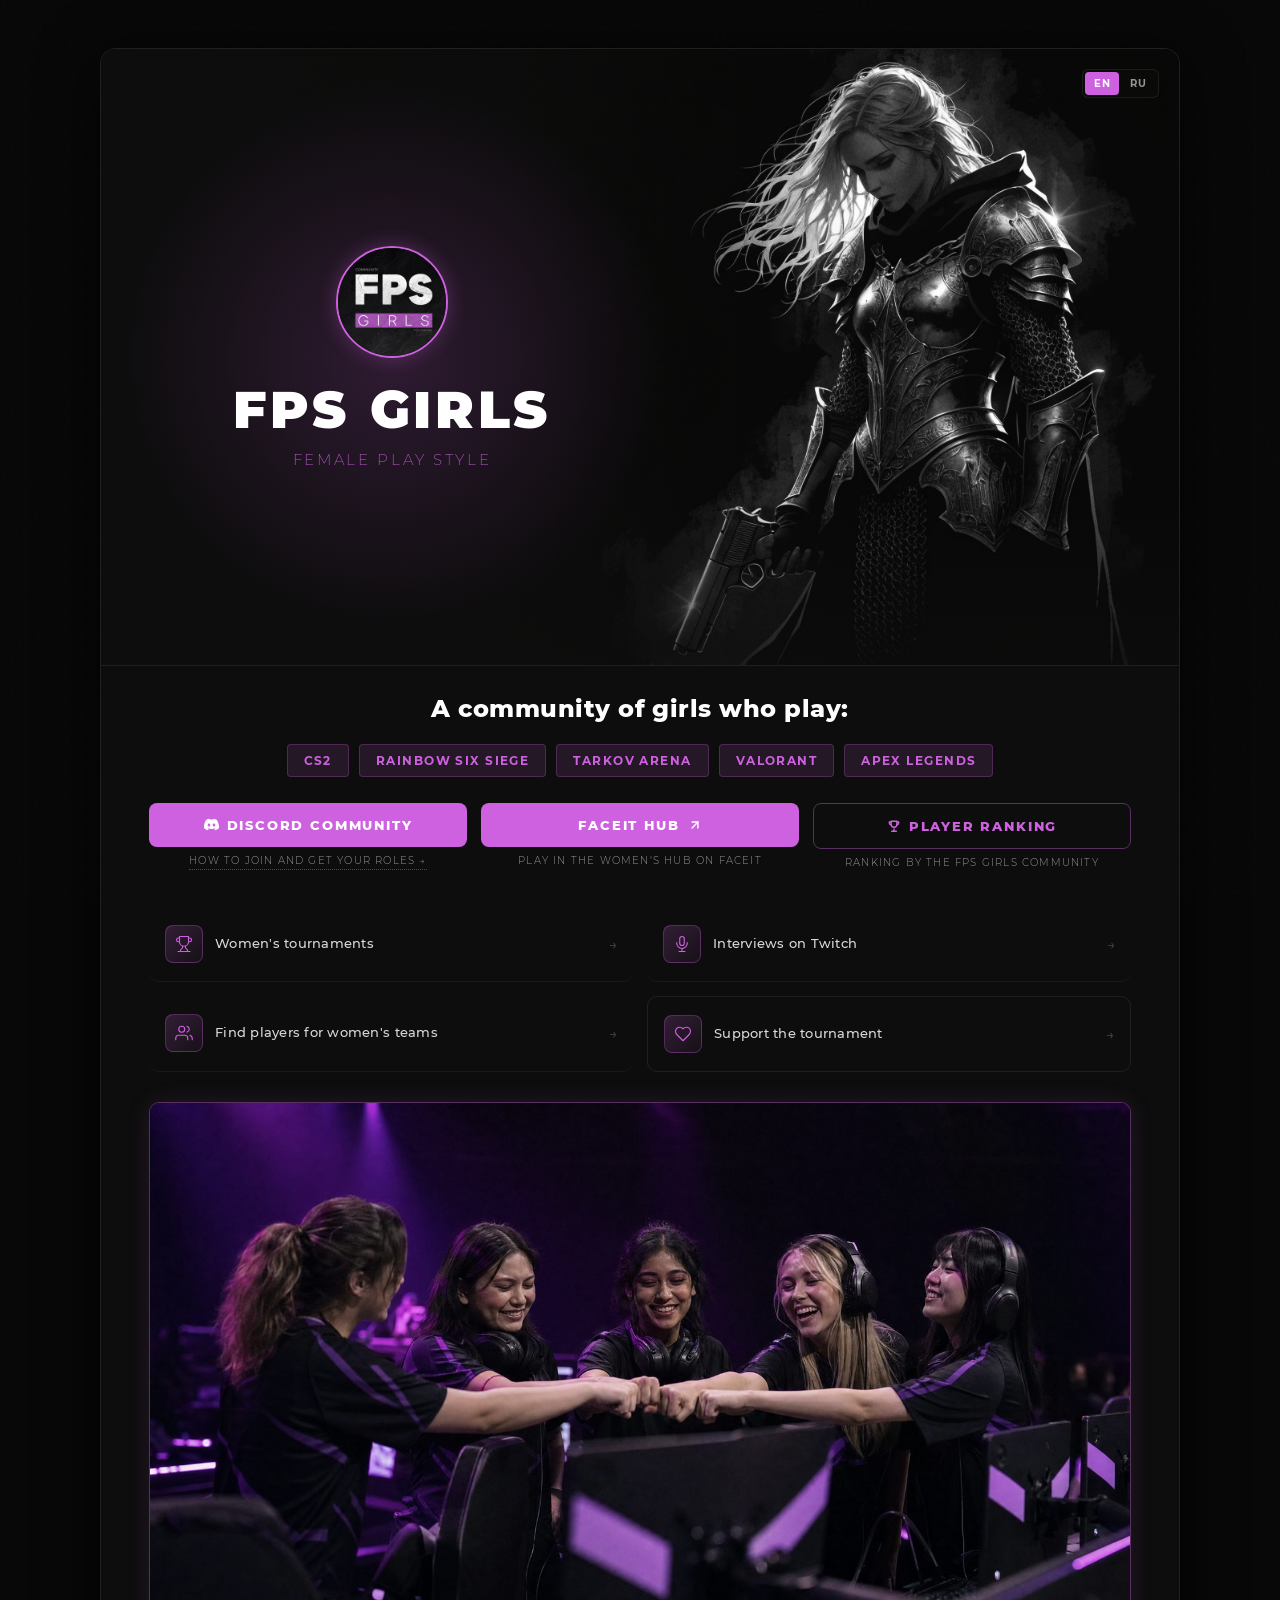
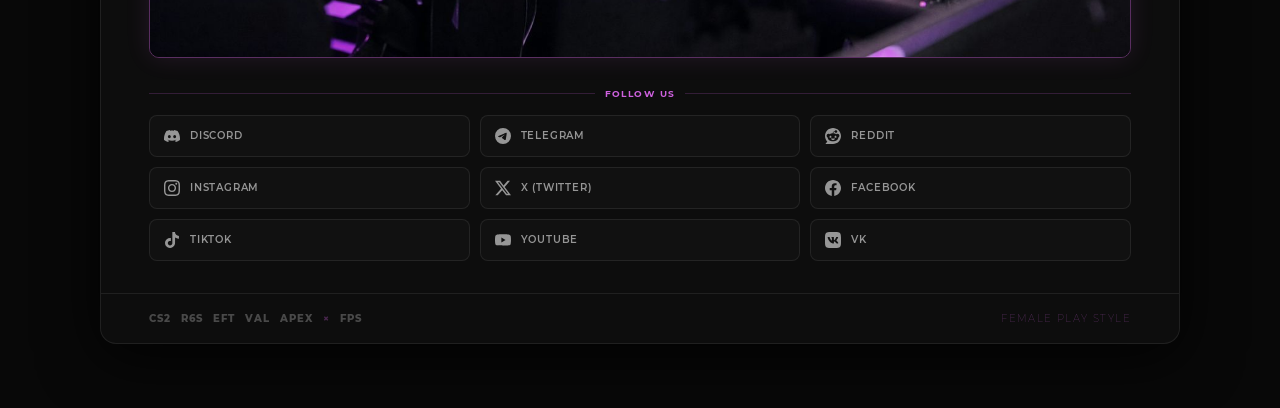
==== commit 4723d2e5: "feat: ссылка на r/FPSGirls в соцсетях на главной Кнопка Reddit третьей, после Discord и Telegram. Кн" ====
--- a/index.html
+++ b/index.html
@@ -433,6 +433,9 @@
   transition: color 150ms ease-out;
 }
 .social:hover span { color: var(--white); }
+/* Кнопок 9: на телефоне в два столбца последняя растягивается на всю строку,
+   чтобы не висела одна слева. */
+.social:last-child:nth-child(odd) { grid-column: 1 / -1; }
 
 /* ── Footer ── */
 .footer {
@@ -514,7 +517,8 @@
   .cta { font-size: 13px; }
   .cta-sub { font-size: 10px; }
   .section-label { padding: 30px 48px 16px; }
-  .socials { grid-template-columns: repeat(4, 1fr); gap: 10px; padding: 0 48px; }
+  .socials { grid-template-columns: repeat(3, 1fr); gap: 10px; padding: 0 48px; }
+  .social:last-child:nth-child(odd) { grid-column: auto; }
   .footer { padding: 18px 48px; margin-top: 32px; }
   .footer-games span { font-size: 10px; }
   .footer-brand { font-size: 10px; }
@@ -554,7 +558,7 @@
   <div class="cta-wrap">
     <div class="cta-item">
     <!-- Постоянный инвайт в Discord. Встречается ещё в join.html и leaderboard.html. -->
-    <a class="cta discord" href="https://discord.gg/jMmutFF" target="_blank" rel="noopener">
+    <a class="cta discord" href="https://discord.gg/DExYXEdDkK" target="_blank" rel="noopener">
       <svg width="15" height="15" viewBox="0 0 24 24" fill="currentColor"><path d="M20.317 4.3698a19.7913 19.7913 0 0 0-4.8851-1.5152.0741.0741 0 0 0-.0785.0371c-.211.3753-.4447.8648-.6083 1.2495-1.8447-.2762-3.68-.2762-5.4868 0-.1636-.3933-.4058-.8742-.6177-1.2495a.077.077 0 0 0-.0785-.037 19.7363 19.7363 0 0 0-4.8852 1.515.0699.0699 0 0 0-.0321.0277C.5334 9.0458-.319 13.5799.0992 18.0578a.0824.0824 0 0 0 .0312.0561c2.0528 1.5076 4.0413 2.4228 5.9929 3.0294a.0777.0777 0 0 0 .0842-.0276c.4616-.6304.8731-1.2952 1.226-1.9942a.076.076 0 0 0-.0416-.1057c-.6528-.2476-1.2743-.5495-1.8722-.8923a.077.077 0 0 1-.0076-.1277c.1258-.0943.2517-.1923.3718-.2914a.0743.0743 0 0 1 .0776-.0105c3.9278 1.7933 8.18 1.7933 12.0614 0a.0739.0739 0 0 1 .0785.0095c.1202.099.246.1981.3728.2924a.077.077 0 0 1-.0066.1276 12.2986 12.2986 0 0 1-1.873.8914.0766.0766 0 0 0-.0407.1067c.3604.698.7719 1.3628 1.225 1.9932a.076.076 0 0 0 .0842.0286c1.961-.6067 3.9495-1.5219 6.0023-3.0294a.077.077 0 0 0 .0313-.0552c.5004-5.177-.8382-9.6739-3.5485-13.6604a.061.061 0 0 0-.0312-.0286zM8.02 15.3312c-1.1825 0-2.1569-1.0857-2.1569-2.419 0-1.3332.9555-2.4189 2.157-2.4189 1.2108 0 2.1757 1.0952 2.1568 2.419 0 1.3332-.9555 2.4189-2.1569 2.4189zm7.9748 0c-1.1825 0-2.1569-1.0857-2.1569-2.419 0-1.3332.9554-2.4189 2.1569-2.4189 1.2108 0 2.1757 1.0952 2.1568 2.419 0 1.3332-.946 2.4189-2.1568 2.4189Z"/></svg>
       <span data-i18n="ctaDiscord">Discord community</span>
     </a>
@@ -656,7 +660,7 @@
   </div>
 
   <nav class="socials">
-    <a class="social" href="https://discord.gg/jMmutFF" target="_blank" rel="noopener">
+    <a class="social" href="https://discord.gg/DExYXEdDkK" target="_blank" rel="noopener">
       <svg viewBox="0 0 24 24"><path d="M20.317 4.3698a19.7913 19.7913 0 0 0-4.8851-1.5152.0741.0741 0 0 0-.0785.0371c-.211.3753-.4447.8648-.6083 1.2495-1.8447-.2762-3.68-.2762-5.4868 0-.1636-.3933-.4058-.8742-.6177-1.2495a.077.077 0 0 0-.0785-.037 19.7363 19.7363 0 0 0-4.8852 1.515.0699.0699 0 0 0-.0321.0277C.5334 9.0458-.319 13.5799.0992 18.0578a.0824.0824 0 0 0 .0312.0561c2.0528 1.5076 4.0413 2.4228 5.9929 3.0294a.0777.0777 0 0 0 .0842-.0276c.4616-.6304.8731-1.2952 1.226-1.9942a.076.076 0 0 0-.0416-.1057c-.6528-.2476-1.2743-.5495-1.8722-.8923a.077.077 0 0 1-.0076-.1277c.1258-.0943.2517-.1923.3718-.2914a.0743.0743 0 0 1 .0776-.0105c3.9278 1.7933 8.18 1.7933 12.0614 0a.0739.0739 0 0 1 .0785.0095c.1202.099.246.1981.3728.2924a.077.077 0 0 1-.0066.1276 12.2986 12.2986 0 0 1-1.873.8914.0766.0766 0 0 0-.0407.1067c.3604.698.7719 1.3628 1.225 1.9932a.076.076 0 0 0 .0842.0286c1.961-.6067 3.9495-1.5219 6.0023-3.0294a.077.077 0 0 0 .0313-.0552c.5004-5.177-.8382-9.6739-3.5485-13.6604a.061.061 0 0 0-.0312-.0286zM8.02 15.3312c-1.1825 0-2.1569-1.0857-2.1569-2.419 0-1.3332.9555-2.4189 2.157-2.4189 1.2108 0 2.1757 1.0952 2.1568 2.419 0 1.3332-.9555 2.4189-2.1569 2.4189zm7.9748 0c-1.1825 0-2.1569-1.0857-2.1569-2.419 0-1.3332.9554-2.4189 2.1569-2.4189 1.2108 0 2.1757 1.0952 2.1568 2.419 0 1.3332-.946 2.4189-2.1568 2.4189Z"/></svg>
       <span>Discord</span>
     </a>
@@ -664,6 +668,10 @@
       <svg viewBox="0 0 24 24"><path d="M11.944 0A12 12 0 0 0 0 12a12 12 0 0 0 12 12 12 12 0 0 0 12-12A12 12 0 0 0 12 0a12 12 0 0 0-.056 0zm4.962 7.224c.1-.002.321.023.465.14a.506.506 0 0 1 .171.325c.016.093.036.306.02.472-.18 1.898-.962 6.502-1.36 8.627-.168.9-.499 1.201-.82 1.23-.696.065-1.225-.46-1.9-.902-1.056-.693-1.653-1.124-2.678-1.8-1.185-.78-.417-1.21.258-1.91.177-.184 3.247-2.977 3.307-3.23.007-.032.014-.15-.056-.212s-.174-.041-.249-.024c-.106.024-1.793 1.14-5.061 3.345-.48.33-.913.49-1.302.48-.428-.008-1.252-.241-1.865-.44-.752-.245-1.349-.374-1.297-.789.027-.216.325-.437.893-.663 3.498-1.524 5.83-2.529 6.998-3.014 3.332-1.386 4.025-1.627 4.476-1.635z"/></svg>
       <span>Telegram</span>
     </a>
+    <a class="social" href="https://www.reddit.com/r/FPSGirls/" target="_blank" rel="noopener">
+      <svg viewBox="0 0 24 24"><path d="M12 0C5.373 0 0 5.373 0 12c0 3.314 1.343 6.314 3.515 8.485l-2.286 2.286C.775 23.225 1.097 24 1.738 24H12c6.627 0 12-5.373 12-12S18.627 0 12 0Zm4.388 3.199c1.104 0 1.999.895 1.999 1.999 0 1.105-.895 2-1.999 2-.946 0-1.739-.657-1.947-1.539v.002c-1.147.162-2.032 1.15-2.032 2.341v.007c1.776.067 3.4.567 4.686 1.363.473-.363 1.064-.58 1.707-.58 1.547 0 2.802 1.254 2.802 2.802 0 1.117-.655 2.081-1.601 2.531-.088 3.256-3.637 5.876-7.997 5.876-4.361 0-7.905-2.617-7.998-5.87-.954-.447-1.614-1.415-1.614-2.538 0-1.548 1.255-2.802 2.803-2.802.645 0 1.239.218 1.712.585 1.275-.79 2.881-1.291 4.64-1.365v-.01c0-1.663 1.263-3.034 2.88-3.207.188-.911.993-1.595 1.959-1.595Zm-8.085 8.376c-.784 0-1.459.78-1.506 1.797-.047 1.016.64 1.429 1.426 1.429.786 0 1.371-.369 1.418-1.385.047-1.017-.553-1.841-1.338-1.841Zm7.406 0c-.786 0-1.385.824-1.338 1.841.047 1.017.634 1.385 1.418 1.385.785 0 1.473-.413 1.426-1.429-.046-1.017-.721-1.797-1.506-1.797Zm-3.703 4.013c-.974 0-1.907.048-2.77.135-.147.015-.241.168-.183.305.483 1.154 1.622 1.964 2.953 1.964 1.33 0 2.47-.81 2.953-1.964.057-.137-.037-.29-.184-.305-.863-.087-1.795-.135-2.769-.135Z"/></svg>
+      <span>Reddit</span>
+    </a>
     <a class="social" href="https://www.instagram.com/fps_girls_" target="_blank" rel="noopener">
       <svg viewBox="0 0 24 24"><path d="M12 0C8.74 0 8.333.015 7.053.072 5.775.132 4.905.333 4.14.63c-.789.306-1.459.717-2.126 1.384S.935 3.35.63 4.14C.333 4.905.131 5.775.072 7.053.012 8.333 0 8.74 0 12s.015 3.667.072 4.947c.06 1.277.261 2.148.558 2.913.306.788.717 1.459 1.384 2.126.667.666 1.336 1.079 2.126 1.384.766.296 1.636.499 2.913.558C8.333 23.988 8.74 24 12 24s3.667-.015 4.947-.072c1.277-.06 2.148-.262 2.913-.558.788-.306 1.459-.718 2.126-1.384.666-.667 1.079-1.335 1.384-2.126.296-.765.499-1.636.558-2.913.06-1.28.072-1.687.072-4.947s-.015-3.667-.072-4.947c-.06-1.277-.262-2.149-.558-2.913-.306-.789-.718-1.459-1.384-2.126C21.319 1.347 20.651.935 19.86.63c-.765-.297-1.636-.499-2.913-.558C15.667.012 15.26 0 12 0zm0 2.16c3.203 0 3.585.016 4.85.071 1.17.055 1.805.249 2.227.415.562.217.96.477 1.382.896.419.42.679.819.896 1.381.164.422.36 1.057.413 2.227.057 1.266.07 1.646.07 4.85s-.015 3.585-.074 4.85c-.061 1.17-.256 1.805-.421 2.227-.224.562-.479.96-.899 1.382-.419.419-.824.679-1.38.896-.42.164-1.065.36-2.235.413-1.274.057-1.649.07-4.859.07-3.211 0-3.586-.015-4.859-.074-1.171-.061-1.816-.256-2.236-.421-.569-.224-.96-.479-1.379-.899-.421-.419-.69-.824-.9-1.38-.165-.42-.359-1.065-.42-2.235-.045-1.26-.061-1.649-.061-4.844 0-3.196.016-3.586.061-4.861.061-1.17.255-1.814.42-2.234.21-.57.479-.96.9-1.381.419-.419.81-.689 1.379-.898.42-.166 1.051-.361 2.221-.421 1.275-.045 1.65-.06 4.859-.06zm0 3.678c-3.405 0-6.162 2.76-6.162 6.162 0 3.405 2.76 6.162 6.162 6.162 3.405 0 6.162-2.76 6.162-6.162 0-3.405-2.76-6.162-6.162-6.162zM12 16c-2.21 0-4-1.79-4-4s1.79-4 4-4 4 1.79 4 4-1.79 4-4 4zm7.846-10.405c0 .795-.646 1.44-1.44 1.44-.795 0-1.44-.646-1.44-1.44 0-.794.646-1.439 1.44-1.439.793-.001 1.44.645 1.44 1.439z"/></svg>
       <span>Instagram</span>
@@ -684,7 +692,7 @@
       <svg viewBox="0 0 24 24"><path d="M23.498 6.186a3.016 3.016 0 0 0-2.122-2.136C19.505 3.545 12 3.545 12 3.545s-7.505 0-9.377.505A3.017 3.017 0 0 0 .502 6.186C0 8.07 0 12 0 12s0 3.93.502 5.814a3.016 3.016 0 0 0 2.122 2.136c1.871.505 9.376.505 9.376.505s7.505 0 9.377-.505a3.015 3.015 0 0 0 2.122-2.136C24 15.93 24 12 24 12s0-3.93-.502-5.814zM9.545 15.568V8.432L15.818 12l-6.273 3.568z"/></svg>
       <span>YouTube</span>
     </a>
-    <a class="social" href="https://vk.com/fpsgirls" target="_blank" rel="noopener">
+    <a class="social" href="https://vk.ru/fpsgirls" target="_blank" rel="noopener">
       <svg viewBox="0 0 24 24"><path d="M15.684 0H8.316C1.592 0 0 1.592 0 8.316v7.368C0 22.408 1.592 24 8.316 24h7.368C22.408 24 24 22.408 24 15.684V8.316C24 1.592 22.408 0 15.684 0zm3.692 17.123h-1.744c-.66 0-.862-.525-2.049-1.714-1.033-1.01-1.49-1.135-1.744-1.135-.356 0-.458.102-.458.593v1.575c0 .424-.135.678-1.253.678-1.846 0-3.896-1.118-5.335-3.202C4.624 10.857 4.03 8.57 4.03 8.096c0-.254.102-.491.593-.491h1.744c.44 0 .61.203.78.677.847 2.455 2.27 4.607 2.862 4.607.22 0 .322-.102.322-.66V9.721c-.068-1.186-.695-1.287-.695-1.71 0-.204.17-.407.44-.407h2.744c.373 0 .508.203.508.643v3.473c0 .372.17.508.271.508.22 0 .407-.136.813-.542 1.27-1.422 2.18-3.61 2.18-3.61.119-.254.322-.491.762-.491h1.744c.525 0 .644.271.525.643-.22 1.017-2.354 4.031-2.354 4.031-.186.305-.254.44 0 .78.186.254.796.779 1.203 1.253.745.847 1.32 1.558 1.473 2.049.17.49-.085.744-.576.744z"/></svg>
       <span>VK</span>
     </a>
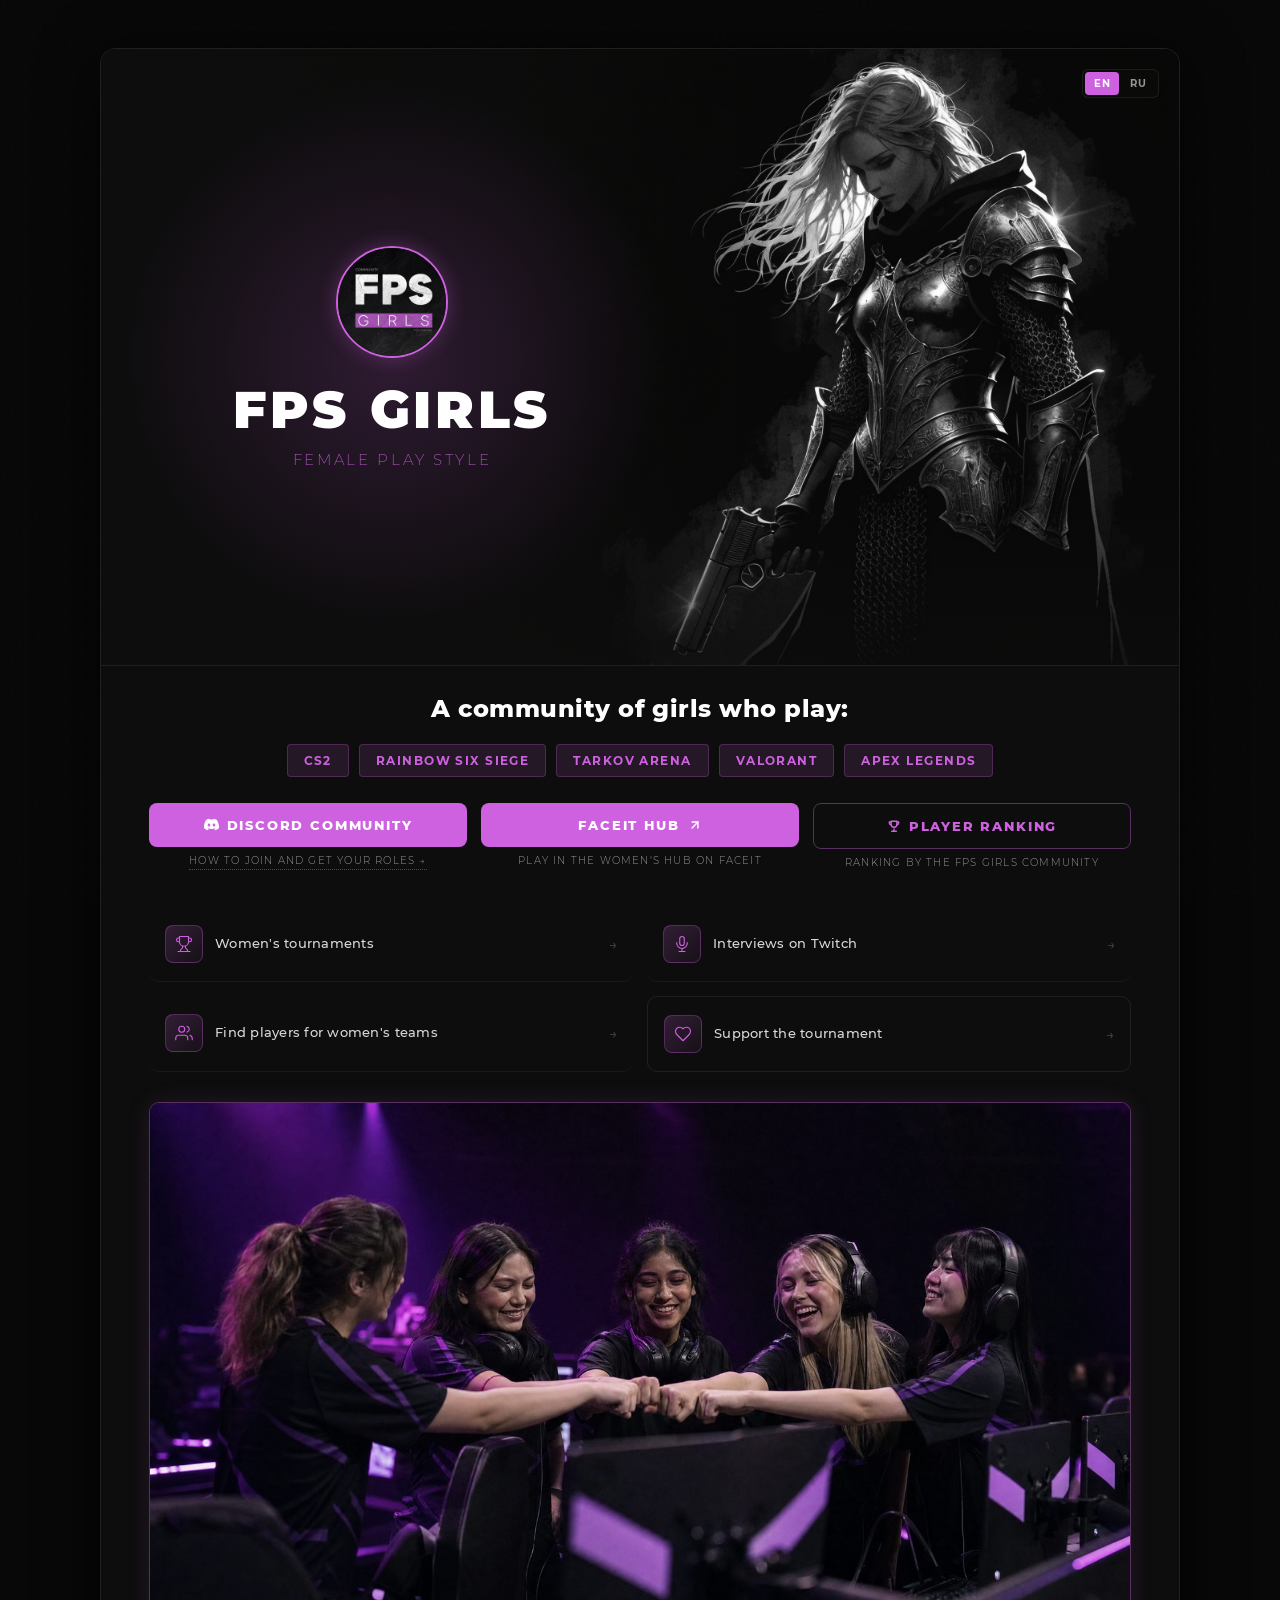
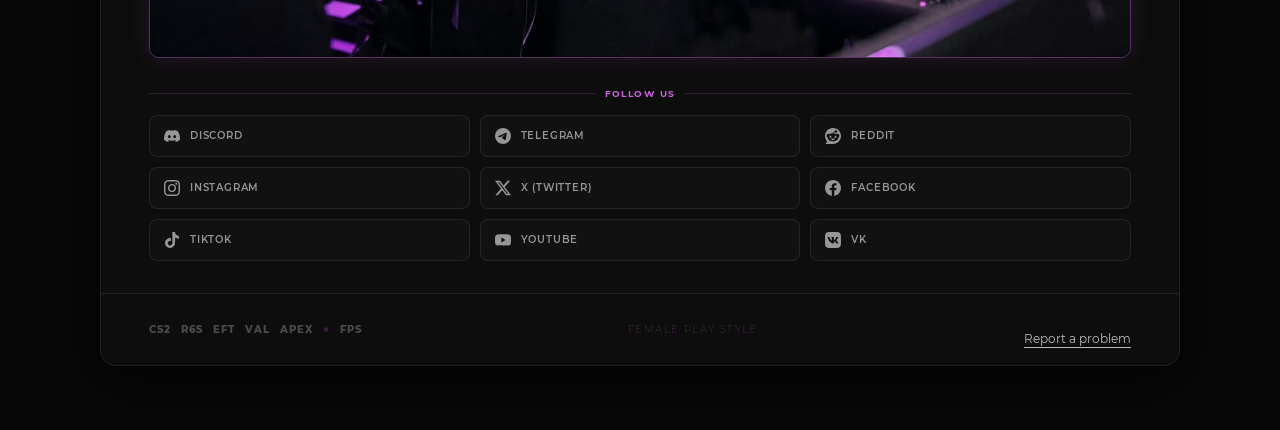
==== commit f38615c3: "feat: add problem report form with optional screenshot" ====
--- a/index.html
+++ b/index.html
@@ -305,6 +305,20 @@
   transition: background 150ms ease-out, box-shadow 150ms ease-out;
 }
 .sheet-game:hover { background: var(--accent-subtle); box-shadow: 0 0 16px rgba(206,97,223,0.12); }
+.sheet-or {
+  display: flex; align-items: center; gap: 10px; margin-top: 16px;
+  font-weight: 700; font-size: 9px; letter-spacing: 0.16em; text-transform: uppercase; color: var(--gray1);
+}
+.sheet-or::before, .sheet-or::after { content: ''; flex: 1; height: 1px; background: var(--border); }
+.sheet-alt {
+  display: flex; align-items: center; justify-content: center; text-align: center;
+  margin-top: 12px; padding: 12px 16px;
+  border: 1px solid var(--border); border-radius: 8px;
+  color: #E4E4E4; text-decoration: none;
+  font-weight: 600; font-size: 12px; line-height: 1.4;
+  transition: border-color 150ms ease-out, color 150ms ease-out;
+}
+.sheet-alt:hover { border-color: var(--border-accent); color: var(--white); }
 @media (min-width: 900px) {
   .sheet { align-items: center; }
   .sheet-body { border-radius: 16px; max-width: 420px; }
@@ -631,14 +645,16 @@
     </a>
   </section>
 
-  <!-- Меню игр: ссылки на чаты не даём здесь — их присылает бот в Discord
-       после верификации, поэтому все кнопки ведут на страницу вступления. -->
+  <!-- Меню игр: ссылки на сами чаты не даём здесь. Путь через Discord — кнопки игр
+       ведут на страницу вступления, ссылку в чат бот пришлёт после верификации.
+       Путь без Discord — /chats (канал → анкета в боте модерации); ?from=home нужен,
+       чтобы /chats дала свою ссылку-приглашение site-home и подписки с главной считались отдельно. -->
   <div class="sheet" id="lfp-sheet" hidden>
     <div class="sheet-backdrop" data-close></div>
     <div class="sheet-body" role="dialog" aria-modal="true" aria-labelledby="sheet-title">
       <button class="sheet-close" type="button" data-close aria-label="Close">×</button>
       <div class="sheet-title" id="sheet-title" data-i18n="sheetTitle">Which game are you looking for?</div>
-      <div class="sheet-note" data-i18n="sheetNote">Game chats are private: the bot sends you the link in Discord once your verification is approved.</div>
+      <div class="sheet-note" data-i18n="sheetNote">Game chats are private. Via Discord, the bot sends you the link once your girl verification is approved.</div>
       <div class="sheet-games">
         <a class="sheet-game" href="join.html?game=cs2">CS2</a>
         <a class="sheet-game" href="join.html?game=r6">Rainbow Six Siege</a>
@@ -646,6 +662,8 @@
         <a class="sheet-game" href="join.html?game=valorant">Valorant</a>
         <a class="sheet-game" href="join.html?game=apex">Apex Legends</a>
       </div>
+      <div class="sheet-or" data-i18n="sheetOr">or</div>
+      <a class="sheet-alt" href="chats?from=home" data-i18n="sheetAlt">No Discord? Telegram chats, entry via a short form →</a>
     </div>
   </div>
 
@@ -705,6 +723,7 @@
       <span class="x">×</span><span>FPS</span>
     </div>
     <div class="footer-brand">Female Play Style</div>
+    <p style="margin-top:16px"><a data-report-link href="report?from=/" style="color:#bbb;font-size:12px;text-decoration:underline;text-underline-offset:4px">Сообщить о проблеме</a></p>
   </footer>
 
   <div class="visitors" id="visitor-counter" style="display:none"></div>
@@ -721,7 +740,9 @@
     feat3: 'Support the tournament',
     feat4: 'Interviews on Twitch',
     sheetTitle: 'Which game are you looking for?',
-    sheetNote: 'Game chats are private: the bot sends you the link in Discord once your girl verification is approved.',
+    sheetNote: 'Game chats are private. Via Discord, the bot sends you the link once your girl verification is approved.',
+    sheetOr: 'or',
+    sheetAlt: 'No Discord? Telegram chats, entry via a short form →',
     cta: 'Faceit Hub',
     ctaSub: "Play in the women's hub on Faceit",
     ctaDiscord: 'Discord community',
@@ -740,7 +761,9 @@
     feat3: 'Поддержать турнир',
     feat4: 'Интервью на Twitch',
     sheetTitle: 'По какой игре ищешь?',
-    sheetNote: 'Чаты по играм закрытые: ссылку пришлёт бот в Discord после того, как подтвердят верификацию девушки.',
+    sheetNote: 'Чаты по играм закрытые. Через Discord ссылку пришлёт бот, когда подтвердят верификацию девушки.',
+    sheetOr: 'или',
+    sheetAlt: 'Нет Discord? Чаты в Telegram по анкете →',
     cta: 'Faceit хаб',
     ctaSub: 'Играй в женском хабе на Faceit',
     ctaDiscord: 'Discord-сообщество',
@@ -839,5 +862,6 @@
   });
 })();
 </script>
+<script src="report-link.js" defer></script>
 </body>
 </html>
